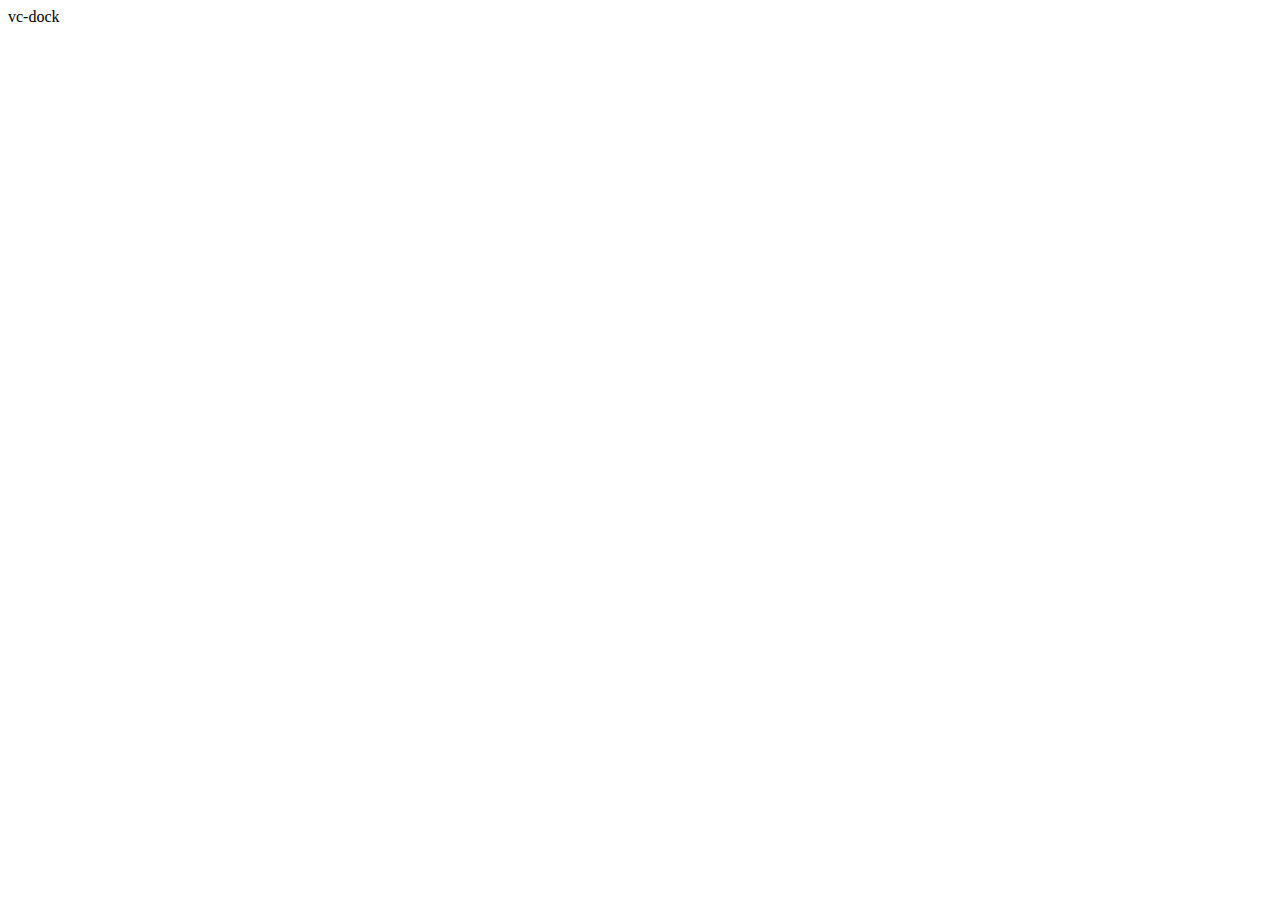
==== index.html @ 8b8a1acd "chore: branch" ====
<!DOCTYPE html>
<html lang="en">
<head>
  <meta charset="UTF-8">
  <meta name="viewport" content="width=device-width, initial-scale=1.0">
  <title>Document</title>
</head>
<body>
  vc-dock
</body>
</html>
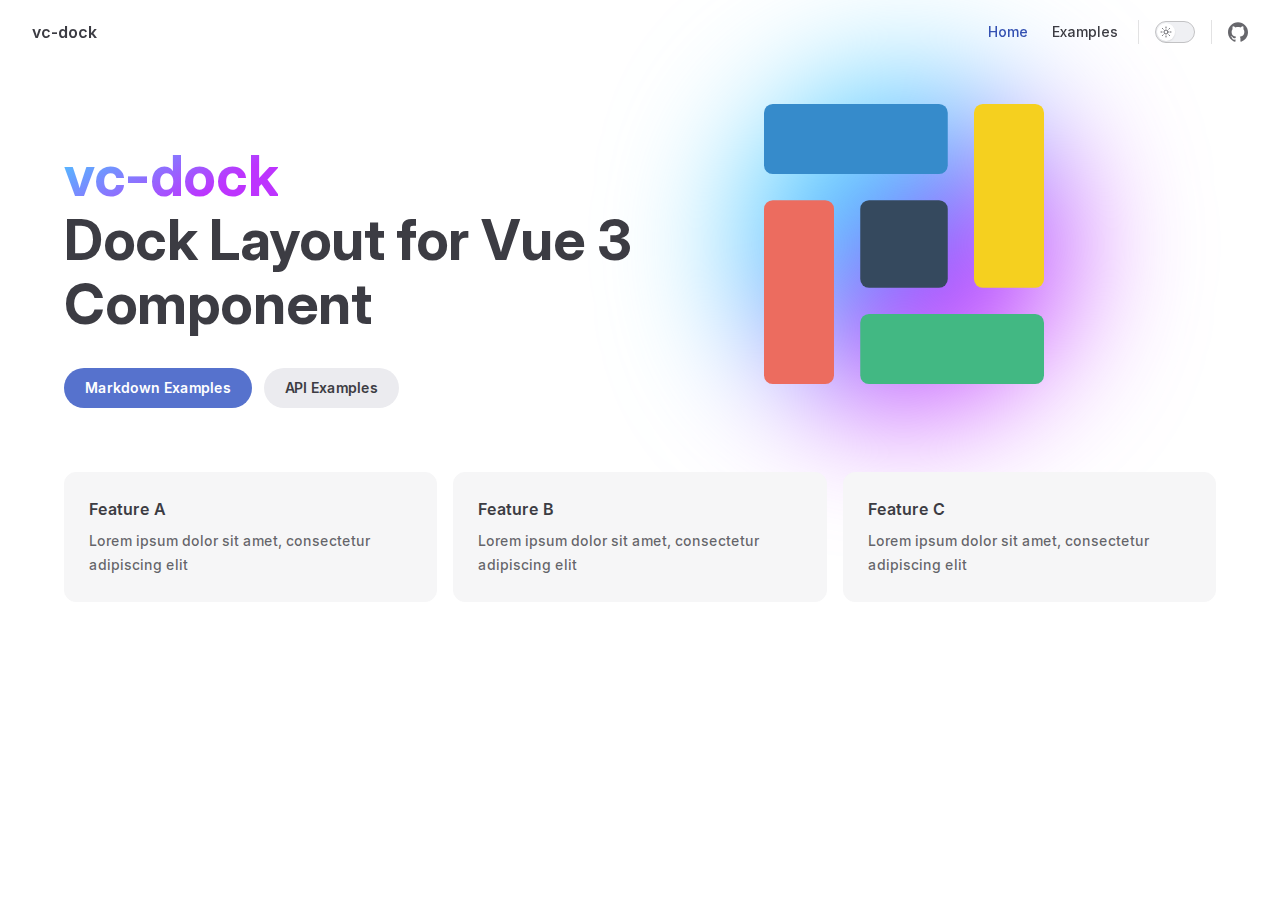
==== commit dc9110b2: "Update build artifact" ====
--- a/index.html
+++ b/index.html
@@ -1,11 +1,26 @@
 <!DOCTYPE html>
-<html lang="en">
-<head>
-  <meta charset="UTF-8">
-  <meta name="viewport" content="width=device-width, initial-scale=1.0">
-  <title>Document</title>
-</head>
-<body>
-  vc-dock
-</body>
+<html lang="en-US" dir="ltr">
+  <head>
+    <meta charset="utf-8">
+    <meta name="viewport" content="width=device-width,initial-scale=1">
+    <title>vc-dock</title>
+    <meta name="description" content="Dock Layout for Vue 3 Component">
+    <meta name="generator" content="VitePress v1.5.0">
+    <link rel="preload stylesheet" href="/assets/style.ByaQjV-J.css" as="style">
+    <link rel="preload stylesheet" href="/vp-icons.css" as="style">
+    
+    <script type="module" src="/assets/app.CWAQfzqq.js"></script>
+    <link rel="preload" href="/assets/inter-roman-latin.Di8DUHzh.woff2" as="font" type="font/woff2" crossorigin="">
+    <link rel="modulepreload" href="/assets/chunks/theme.CbTJpa8E.js">
+    <link rel="modulepreload" href="/assets/chunks/framework.Bip4ku5S.js">
+    <link rel="modulepreload" href="/assets/index.md.BOgRgFtI.lean.js">
+    <link rel="icon" type="image/svg+xml" href="/logo.svg">
+    <script id="check-dark-mode">(()=>{const e=localStorage.getItem("vitepress-theme-appearance")||"auto",a=window.matchMedia("(prefers-color-scheme: dark)").matches;(!e||e==="auto"?a:e==="dark")&&document.documentElement.classList.add("dark")})();</script>
+    <script id="check-mac-os">document.documentElement.classList.toggle("mac",/Mac|iPhone|iPod|iPad/i.test(navigator.platform));</script>
+  </head>
+  <body>
+    <div id="app"><div class="Layout" data-v-c9aa8729><!--[--><!--]--><!--[--><span tabindex="-1" data-v-98e9829d></span><a href="#VPContent" class="VPSkipLink visually-hidden" data-v-98e9829d> Skip to content </a><!--]--><!----><header class="VPNav" data-v-c9aa8729 data-v-b21c5f87><div class="VPNavBar" data-v-b21c5f87 data-v-f86e7b68><div class="wrapper" data-v-f86e7b68><div class="container" data-v-f86e7b68><div class="title" data-v-f86e7b68><div class="VPNavBarTitle" data-v-f86e7b68 data-v-462ab3f3><a class="title" href="/" data-v-462ab3f3><!--[--><!--]--><!----><span data-v-462ab3f3>vc-dock</span><!--[--><!--]--></a></div></div><div class="content" data-v-f86e7b68><div class="content-body" data-v-f86e7b68><!--[--><!--]--><div class="VPNavBarSearch search" data-v-f86e7b68><!----></div><nav aria-labelledby="main-nav-aria-label" class="VPNavBarMenu menu" data-v-f86e7b68 data-v-388c6e2f><span id="main-nav-aria-label" class="visually-hidden" data-v-388c6e2f> Main Navigation </span><!--[--><!--[--><a class="VPLink link VPNavBarMenuLink active" href="/" tabindex="0" data-v-388c6e2f data-v-f7fe4757><!--[--><span data-v-f7fe4757>Home</span><!--]--></a><!--]--><!--[--><a class="VPLink link VPNavBarMenuLink" href="/markdown-examples.html" tabindex="0" data-v-388c6e2f data-v-f7fe4757><!--[--><span data-v-f7fe4757>Examples</span><!--]--></a><!--]--><!--]--></nav><!----><div class="VPNavBarAppearance appearance" data-v-f86e7b68 data-v-8ce7e06c><button class="VPSwitch VPSwitchAppearance" type="button" role="switch" title aria-checked="false" data-v-8ce7e06c data-v-39523582 data-v-a3ff2583><span class="check" data-v-a3ff2583><span class="icon" data-v-a3ff2583><!--[--><span class="vpi-sun sun" data-v-39523582></span><span class="vpi-moon moon" data-v-39523582></span><!--]--></span></span></button></div><div class="VPSocialLinks VPNavBarSocialLinks social-links" data-v-f86e7b68 data-v-710c7cb0 data-v-18f4b610><!--[--><a class="VPSocialLink no-icon" href="https://github.com/vuejs/vitepress" aria-label="github" target="_blank" rel="noopener" data-v-18f4b610 data-v-0f13103a><span class="vpi-social-github"></span></a><!--]--></div><div class="VPFlyout VPNavBarExtra extra" data-v-f86e7b68 data-v-be0a40dd data-v-157de742><button type="button" class="button" aria-haspopup="true" aria-expanded="false" aria-label="extra navigation" data-v-157de742><span class="vpi-more-horizontal icon" data-v-157de742></span></button><div class="menu" data-v-157de742><div class="VPMenu" data-v-157de742 data-v-37ee110d><!----><!--[--><!--[--><!----><div class="group" data-v-be0a40dd><div class="item appearance" data-v-be0a40dd><p class="label" data-v-be0a40dd>Appearance</p><div class="appearance-action" data-v-be0a40dd><button class="VPSwitch VPSwitchAppearance" type="button" role="switch" title aria-checked="false" data-v-be0a40dd data-v-39523582 data-v-a3ff2583><span class="check" data-v-a3ff2583><span class="icon" data-v-a3ff2583><!--[--><span class="vpi-sun sun" data-v-39523582></span><span class="vpi-moon moon" data-v-39523582></span><!--]--></span></span></button></div></div></div><div class="group" data-v-be0a40dd><div class="item social-links" data-v-be0a40dd><div class="VPSocialLinks social-links-list" data-v-be0a40dd data-v-18f4b610><!--[--><a class="VPSocialLink no-icon" href="https://github.com/vuejs/vitepress" aria-label="github" target="_blank" rel="noopener" data-v-18f4b610 data-v-0f13103a><span class="vpi-social-github"></span></a><!--]--></div></div></div><!--]--><!--]--></div></div></div><!--[--><!--]--><button type="button" class="VPNavBarHamburger hamburger" aria-label="mobile navigation" aria-expanded="false" aria-controls="VPNavScreen" data-v-f86e7b68 data-v-333c9b0c><span class="container" data-v-333c9b0c><span class="top" data-v-333c9b0c></span><span class="middle" data-v-333c9b0c></span><span class="bottom" data-v-333c9b0c></span></span></button></div></div></div></div><div class="divider" data-v-f86e7b68><div class="divider-line" data-v-f86e7b68></div></div></div><!----></header><!----><!----><div class="VPContent is-home" id="VPContent" data-v-c9aa8729 data-v-0f168afe><div class="VPHome" data-v-0f168afe data-v-86690daf><!--[--><!--]--><div class="VPHero has-image VPHomeHero" data-v-86690daf data-v-968af39d><div class="container" data-v-968af39d><div class="main" data-v-968af39d><!--[--><!--]--><!--[--><h1 class="name" data-v-968af39d><span class="clip" data-v-968af39d>vc-dock</span></h1><p class="text" data-v-968af39d>Dock Layout for Vue 3 Component</p><!----><!--]--><!--[--><!--]--><div class="actions" data-v-968af39d><!--[--><div class="action" data-v-968af39d><a class="VPButton medium brand" href="/markdown-examples.html" data-v-968af39d data-v-75c83a15>Markdown Examples</a></div><div class="action" data-v-968af39d><a class="VPButton medium alt" href="/api-examples.html" data-v-968af39d data-v-75c83a15>API Examples</a></div><!--]--></div><!--[--><!--]--></div><div class="image" data-v-968af39d><div class="image-container" data-v-968af39d><div class="image-bg" data-v-968af39d></div><!--[--><!--[--><img class="VPImage image-src" src="/logo.svg" alt="vc-dock" data-v-d1cb35e9><!--]--><!--]--></div></div></div></div><!--[--><!--]--><!--[--><!--]--><div class="VPFeatures VPHomeFeatures" data-v-86690daf data-v-fb76f359><div class="container" data-v-fb76f359><div class="items" data-v-fb76f359><!--[--><div class="grid-3 item" data-v-fb76f359><div class="VPLink no-icon VPFeature" data-v-fb76f359 data-v-98373118><!--[--><article class="box" data-v-98373118><!----><h2 class="title" data-v-98373118>Feature A</h2><p class="details" data-v-98373118>Lorem ipsum dolor sit amet, consectetur adipiscing elit</p><!----></article><!--]--></div></div><div class="grid-3 item" data-v-fb76f359><div class="VPLink no-icon VPFeature" data-v-fb76f359 data-v-98373118><!--[--><article class="box" data-v-98373118><!----><h2 class="title" data-v-98373118>Feature B</h2><p class="details" data-v-98373118>Lorem ipsum dolor sit amet, consectetur adipiscing elit</p><!----></article><!--]--></div></div><div class="grid-3 item" data-v-fb76f359><div class="VPLink no-icon VPFeature" data-v-fb76f359 data-v-98373118><!--[--><article class="box" data-v-98373118><!----><h2 class="title" data-v-98373118>Feature C</h2><p class="details" data-v-98373118>Lorem ipsum dolor sit amet, consectetur adipiscing elit</p><!----></article><!--]--></div></div><!--]--></div></div></div><!--[--><!--]--><div class="vp-doc container" style="" data-v-86690daf data-v-14e7196e><!--[--><div style="position:relative;" data-v-86690daf><div></div></div><!--]--></div></div></div><!----><!--[--><!--]--></div></div>
+    <script>window.__VP_HASH_MAP__=JSON.parse("{\"api-examples.md\":\"CY61CSb2\",\"index.md\":\"BOgRgFtI\",\"markdown-examples.md\":\"B8FakprR\"}");window.__VP_SITE_DATA__=JSON.parse("{\"lang\":\"en-US\",\"dir\":\"ltr\",\"title\":\"vc-dock\",\"description\":\"Dock Layout for Vue 3 Component\",\"base\":\"/\",\"head\":[],\"router\":{\"prefetchLinks\":true},\"appearance\":true,\"themeConfig\":{\"nav\":[{\"text\":\"Home\",\"link\":\"/\"},{\"text\":\"Examples\",\"link\":\"/markdown-examples\"}],\"sidebar\":[{\"text\":\"Examples\",\"items\":[{\"text\":\"Markdown Examples\",\"link\":\"/markdown-examples\"},{\"text\":\"Runtime API Examples\",\"link\":\"/api-examples\"}]}],\"socialLinks\":[{\"icon\":\"github\",\"link\":\"https://github.com/vuejs/vitepress\"}]},\"locales\":{},\"scrollOffset\":134,\"cleanUrls\":false}");</script>
+    
+  </body>
 </html>--- a/assets/style.ByaQjV-J.css
+++ b/assets/style.ByaQjV-J.css
@@ -0,0 +1 @@
+@font-face{font-family:Inter;font-style:normal;font-weight:100 900;font-display:swap;src:url(/assets/inter-roman-cyrillic-ext.BBPuwvHQ.woff2) format("woff2");unicode-range:U+0460-052F,U+1C80-1C88,U+20B4,U+2DE0-2DFF,U+A640-A69F,U+FE2E-FE2F}@font-face{font-family:Inter;font-style:normal;font-weight:100 900;font-display:swap;src:url(/assets/inter-roman-cyrillic.C5lxZ8CY.woff2) format("woff2");unicode-range:U+0301,U+0400-045F,U+0490-0491,U+04B0-04B1,U+2116}@font-face{font-family:Inter;font-style:normal;font-weight:100 900;font-display:swap;src:url(/assets/inter-roman-greek-ext.CqjqNYQ-.woff2) format("woff2");unicode-range:U+1F00-1FFF}@font-face{font-family:Inter;font-style:normal;font-weight:100 900;font-display:swap;src:url(/assets/inter-roman-greek.BBVDIX6e.woff2) format("woff2");unicode-range:U+0370-0377,U+037A-037F,U+0384-038A,U+038C,U+038E-03A1,U+03A3-03FF}@font-face{font-family:Inter;font-style:normal;font-weight:100 900;font-display:swap;src:url(/assets/inter-roman-vietnamese.BjW4sHH5.woff2) format("woff2");unicode-range:U+0102-0103,U+0110-0111,U+0128-0129,U+0168-0169,U+01A0-01A1,U+01AF-01B0,U+0300-0301,U+0303-0304,U+0308-0309,U+0323,U+0329,U+1EA0-1EF9,U+20AB}@font-face{font-family:Inter;font-style:normal;font-weight:100 900;font-display:swap;src:url(/assets/inter-roman-latin-ext.4ZJIpNVo.woff2) format("woff2");unicode-range:U+0100-02AF,U+0304,U+0308,U+0329,U+1E00-1E9F,U+1EF2-1EFF,U+2020,U+20A0-20AB,U+20AD-20C0,U+2113,U+2C60-2C7F,U+A720-A7FF}@font-face{font-family:Inter;font-style:normal;font-weight:100 900;font-display:swap;src:url(/assets/inter-roman-latin.Di8DUHzh.woff2) format("woff2");unicode-range:U+0000-00FF,U+0131,U+0152-0153,U+02BB-02BC,U+02C6,U+02DA,U+02DC,U+0304,U+0308,U+0329,U+2000-206F,U+2074,U+20AC,U+2122,U+2191,U+2193,U+2212,U+2215,U+FEFF,U+FFFD}@font-face{font-family:Inter;font-style:italic;font-weight:100 900;font-display:swap;src:url(/assets/inter-italic-cyrillic-ext.r48I6akx.woff2) format("woff2");unicode-range:U+0460-052F,U+1C80-1C88,U+20B4,U+2DE0-2DFF,U+A640-A69F,U+FE2E-FE2F}@font-face{font-family:Inter;font-style:italic;font-weight:100 900;font-display:swap;src:url(/assets/inter-italic-cyrillic.By2_1cv3.woff2) format("woff2");unicode-range:U+0301,U+0400-045F,U+0490-0491,U+04B0-04B1,U+2116}@font-face{font-family:Inter;font-style:italic;font-weight:100 900;font-display:swap;src:url(/assets/inter-italic-greek-ext.1u6EdAuj.woff2) format("woff2");unicode-range:U+1F00-1FFF}@font-face{font-family:Inter;font-style:italic;font-weight:100 900;font-display:swap;src:url(/assets/inter-italic-greek.DJ8dCoTZ.woff2) format("woff2");unicode-range:U+0370-0377,U+037A-037F,U+0384-038A,U+038C,U+038E-03A1,U+03A3-03FF}@font-face{font-family:Inter;font-style:italic;font-weight:100 900;font-display:swap;src:url(/assets/inter-italic-vietnamese.BSbpV94h.woff2) format("woff2");unicode-range:U+0102-0103,U+0110-0111,U+0128-0129,U+0168-0169,U+01A0-01A1,U+01AF-01B0,U+0300-0301,U+0303-0304,U+0308-0309,U+0323,U+0329,U+1EA0-1EF9,U+20AB}@font-face{font-family:Inter;font-style:italic;font-weight:100 900;font-display:swap;src:url(/assets/inter-italic-latin-ext.CN1xVJS-.woff2) format("woff2");unicode-range:U+0100-02AF,U+0304,U+0308,U+0329,U+1E00-1E9F,U+1EF2-1EFF,U+2020,U+20A0-20AB,U+20AD-20C0,U+2113,U+2C60-2C7F,U+A720-A7FF}@font-face{font-family:Inter;font-style:italic;font-weight:100 900;font-display:swap;src:url(/assets/inter-italic-latin.C2AdPX0b.woff2) format("woff2");unicode-range:U+0000-00FF,U+0131,U+0152-0153,U+02BB-02BC,U+02C6,U+02DA,U+02DC,U+0304,U+0308,U+0329,U+2000-206F,U+2074,U+20AC,U+2122,U+2191,U+2193,U+2212,U+2215,U+FEFF,U+FFFD}@font-face{font-family:Punctuation SC;font-weight:400;src:local("PingFang SC Regular"),local("Noto Sans CJK SC"),local("Microsoft YaHei");unicode-range:U+201C,U+201D,U+2018,U+2019,U+2E3A,U+2014,U+2013,U+2026,U+00B7,U+007E,U+002F}@font-face{font-family:Punctuation SC;font-weight:500;src:local("PingFang SC Medium"),local("Noto Sans CJK SC"),local("Microsoft YaHei");unicode-range:U+201C,U+201D,U+2018,U+2019,U+2E3A,U+2014,U+2013,U+2026,U+00B7,U+007E,U+002F}@font-face{font-family:Punctuation SC;font-weight:600;src:local("PingFang SC Semibold"),local("Noto Sans CJK SC Bold"),local("Microsoft YaHei Bold");unicode-range:U+201C,U+201D,U+2018,U+2019,U+2E3A,U+2014,U+2013,U+2026,U+00B7,U+007E,U+002F}@font-face{font-family:Punctuation SC;font-weight:700;src:local("PingFang SC Semibold"),local("Noto Sans CJK SC Bold"),local("Microsoft YaHei Bold");unicode-range:U+201C,U+201D,U+2018,U+2019,U+2E3A,U+2014,U+2013,U+2026,U+00B7,U+007E,U+002F}:root{--vp-c-white: #ffffff;--vp-c-black: #000000;--vp-c-neutral: var(--vp-c-black);--vp-c-neutral-inverse: var(--vp-c-white)}.dark{--vp-c-neutral: var(--vp-c-white);--vp-c-neutral-inverse: var(--vp-c-black)}:root{--vp-c-gray-1: #dddde3;--vp-c-gray-2: #e4e4e9;--vp-c-gray-3: #ebebef;--vp-c-gray-soft: rgba(142, 150, 170, .14);--vp-c-indigo-1: #3451b2;--vp-c-indigo-2: #3a5ccc;--vp-c-indigo-3: #5672cd;--vp-c-indigo-soft: rgba(100, 108, 255, .14);--vp-c-purple-1: #6f42c1;--vp-c-purple-2: #7e4cc9;--vp-c-purple-3: #8e5cd9;--vp-c-purple-soft: rgba(159, 122, 234, .14);--vp-c-green-1: #18794e;--vp-c-green-2: #299764;--vp-c-green-3: #30a46c;--vp-c-green-soft: rgba(16, 185, 129, .14);--vp-c-yellow-1: #915930;--vp-c-yellow-2: #946300;--vp-c-yellow-3: #9f6a00;--vp-c-yellow-soft: rgba(234, 179, 8, .14);--vp-c-red-1: #b8272c;--vp-c-red-2: #d5393e;--vp-c-red-3: #e0575b;--vp-c-red-soft: rgba(244, 63, 94, .14);--vp-c-sponsor: #db2777}.dark{--vp-c-gray-1: #515c67;--vp-c-gray-2: #414853;--vp-c-gray-3: #32363f;--vp-c-gray-soft: rgba(101, 117, 133, .16);--vp-c-indigo-1: #a8b1ff;--vp-c-indigo-2: #5c73e7;--vp-c-indigo-3: #3e63dd;--vp-c-indigo-soft: rgba(100, 108, 255, .16);--vp-c-purple-1: #c8abfa;--vp-c-purple-2: #a879e6;--vp-c-purple-3: #8e5cd9;--vp-c-purple-soft: rgba(159, 122, 234, .16);--vp-c-green-1: #3dd68c;--vp-c-green-2: #30a46c;--vp-c-green-3: #298459;--vp-c-green-soft: rgba(16, 185, 129, .16);--vp-c-yellow-1: #f9b44e;--vp-c-yellow-2: #da8b17;--vp-c-yellow-3: #a46a0a;--vp-c-yellow-soft: rgba(234, 179, 8, .16);--vp-c-red-1: #f66f81;--vp-c-red-2: #f14158;--vp-c-red-3: #b62a3c;--vp-c-red-soft: rgba(244, 63, 94, .16)}:root{--vp-c-bg: #ffffff;--vp-c-bg-alt: #f6f6f7;--vp-c-bg-elv: #ffffff;--vp-c-bg-soft: #f6f6f7}.dark{--vp-c-bg: #1b1b1f;--vp-c-bg-alt: #161618;--vp-c-bg-elv: #202127;--vp-c-bg-soft: #202127}:root{--vp-c-border: #c2c2c4;--vp-c-divider: #e2e2e3;--vp-c-gutter: #e2e2e3}.dark{--vp-c-border: #3c3f44;--vp-c-divider: #2e2e32;--vp-c-gutter: #000000}:root{--vp-c-text-1: rgba(60, 60, 67);--vp-c-text-2: rgba(60, 60, 67, .78);--vp-c-text-3: rgba(60, 60, 67, .56)}.dark{--vp-c-text-1: rgba(255, 255, 245, .86);--vp-c-text-2: rgba(235, 235, 245, .6);--vp-c-text-3: rgba(235, 235, 245, .38)}:root{--vp-c-default-1: var(--vp-c-gray-1);--vp-c-default-2: var(--vp-c-gray-2);--vp-c-default-3: var(--vp-c-gray-3);--vp-c-default-soft: var(--vp-c-gray-soft);--vp-c-brand-1: var(--vp-c-indigo-1);--vp-c-brand-2: var(--vp-c-indigo-2);--vp-c-brand-3: var(--vp-c-indigo-3);--vp-c-brand-soft: var(--vp-c-indigo-soft);--vp-c-brand: var(--vp-c-brand-1);--vp-c-tip-1: var(--vp-c-brand-1);--vp-c-tip-2: var(--vp-c-brand-2);--vp-c-tip-3: var(--vp-c-brand-3);--vp-c-tip-soft: var(--vp-c-brand-soft);--vp-c-note-1: var(--vp-c-brand-1);--vp-c-note-2: var(--vp-c-brand-2);--vp-c-note-3: var(--vp-c-brand-3);--vp-c-note-soft: var(--vp-c-brand-soft);--vp-c-success-1: var(--vp-c-green-1);--vp-c-success-2: var(--vp-c-green-2);--vp-c-success-3: var(--vp-c-green-3);--vp-c-success-soft: var(--vp-c-green-soft);--vp-c-important-1: var(--vp-c-purple-1);--vp-c-important-2: var(--vp-c-purple-2);--vp-c-important-3: var(--vp-c-purple-3);--vp-c-important-soft: var(--vp-c-purple-soft);--vp-c-warning-1: var(--vp-c-yellow-1);--vp-c-warning-2: var(--vp-c-yellow-2);--vp-c-warning-3: var(--vp-c-yellow-3);--vp-c-warning-soft: var(--vp-c-yellow-soft);--vp-c-danger-1: var(--vp-c-red-1);--vp-c-danger-2: var(--vp-c-red-2);--vp-c-danger-3: var(--vp-c-red-3);--vp-c-danger-soft: var(--vp-c-red-soft);--vp-c-caution-1: var(--vp-c-red-1);--vp-c-caution-2: var(--vp-c-red-2);--vp-c-caution-3: var(--vp-c-red-3);--vp-c-caution-soft: var(--vp-c-red-soft)}:root{--vp-font-family-base: "Inter", ui-sans-serif, system-ui, sans-serif, "Apple Color Emoji", "Segoe UI Emoji", "Segoe UI Symbol", "Noto Color Emoji";--vp-font-family-mono: ui-monospace, "Menlo", "Monaco", "Consolas", "Liberation Mono", "Courier New", monospace;font-optical-sizing:auto}:root:where(:lang(zh)){--vp-font-family-base: "Punctuation SC", "Inter", ui-sans-serif, system-ui, sans-serif, "Apple Color Emoji", "Segoe UI Emoji", "Segoe UI Symbol", "Noto Color Emoji"}:root{--vp-shadow-1: 0 1px 2px rgba(0, 0, 0, .04), 0 1px 2px rgba(0, 0, 0, .06);--vp-shadow-2: 0 3px 12px rgba(0, 0, 0, .07), 0 1px 4px rgba(0, 0, 0, .07);--vp-shadow-3: 0 12px 32px rgba(0, 0, 0, .1), 0 2px 6px rgba(0, 0, 0, .08);--vp-shadow-4: 0 14px 44px rgba(0, 0, 0, .12), 0 3px 9px rgba(0, 0, 0, .12);--vp-shadow-5: 0 18px 56px rgba(0, 0, 0, .16), 0 4px 12px rgba(0, 0, 0, .16)}:root{--vp-z-index-footer: 10;--vp-z-index-local-nav: 20;--vp-z-index-nav: 30;--vp-z-index-layout-top: 40;--vp-z-index-backdrop: 50;--vp-z-index-sidebar: 60}@media (min-width: 960px){:root{--vp-z-index-sidebar: 25}}:root{--vp-layout-max-width: 1440px}:root{--vp-header-anchor-symbol: "#"}:root{--vp-code-line-height: 1.7;--vp-code-font-size: .875em;--vp-code-color: var(--vp-c-brand-1);--vp-code-link-color: var(--vp-c-brand-1);--vp-code-link-hover-color: var(--vp-c-brand-2);--vp-code-bg: var(--vp-c-default-soft);--vp-code-block-color: var(--vp-c-text-2);--vp-code-block-bg: var(--vp-c-bg-alt);--vp-code-block-divider-color: var(--vp-c-gutter);--vp-code-lang-color: var(--vp-c-text-3);--vp-code-line-highlight-color: var(--vp-c-default-soft);--vp-code-line-number-color: var(--vp-c-text-3);--vp-code-line-diff-add-color: var(--vp-c-success-soft);--vp-code-line-diff-add-symbol-color: var(--vp-c-success-1);--vp-code-line-diff-remove-color: var(--vp-c-danger-soft);--vp-code-line-diff-remove-symbol-color: var(--vp-c-danger-1);--vp-code-line-warning-color: var(--vp-c-warning-soft);--vp-code-line-error-color: var(--vp-c-danger-soft);--vp-code-copy-code-border-color: var(--vp-c-divider);--vp-code-copy-code-bg: var(--vp-c-bg-soft);--vp-code-copy-code-hover-border-color: var(--vp-c-divider);--vp-code-copy-code-hover-bg: var(--vp-c-bg);--vp-code-copy-code-active-text: var(--vp-c-text-2);--vp-code-copy-copied-text-content: "Copied";--vp-code-tab-divider: var(--vp-code-block-divider-color);--vp-code-tab-text-color: var(--vp-c-text-2);--vp-code-tab-bg: var(--vp-code-block-bg);--vp-code-tab-hover-text-color: var(--vp-c-text-1);--vp-code-tab-active-text-color: var(--vp-c-text-1);--vp-code-tab-active-bar-color: var(--vp-c-brand-1)}:root{--vp-button-brand-border: transparent;--vp-button-brand-text: var(--vp-c-white);--vp-button-brand-bg: var(--vp-c-brand-3);--vp-button-brand-hover-border: transparent;--vp-button-brand-hover-text: var(--vp-c-white);--vp-button-brand-hover-bg: var(--vp-c-brand-2);--vp-button-brand-active-border: transparent;--vp-button-brand-active-text: var(--vp-c-white);--vp-button-brand-active-bg: var(--vp-c-brand-1);--vp-button-alt-border: transparent;--vp-button-alt-text: var(--vp-c-text-1);--vp-button-alt-bg: var(--vp-c-default-3);--vp-button-alt-hover-border: transparent;--vp-button-alt-hover-text: var(--vp-c-text-1);--vp-button-alt-hover-bg: var(--vp-c-default-2);--vp-button-alt-active-border: transparent;--vp-button-alt-active-text: var(--vp-c-text-1);--vp-button-alt-active-bg: var(--vp-c-default-1);--vp-button-sponsor-border: var(--vp-c-text-2);--vp-button-sponsor-text: var(--vp-c-text-2);--vp-button-sponsor-bg: transparent;--vp-button-sponsor-hover-border: var(--vp-c-sponsor);--vp-button-sponsor-hover-text: var(--vp-c-sponsor);--vp-button-sponsor-hover-bg: transparent;--vp-button-sponsor-active-border: var(--vp-c-sponsor);--vp-button-sponsor-active-text: var(--vp-c-sponsor);--vp-button-sponsor-active-bg: transparent}:root{--vp-custom-block-font-size: 14px;--vp-custom-block-code-font-size: 13px;--vp-custom-block-info-border: transparent;--vp-custom-block-info-text: var(--vp-c-text-1);--vp-custom-block-info-bg: var(--vp-c-default-soft);--vp-custom-block-info-code-bg: var(--vp-c-default-soft);--vp-custom-block-note-border: transparent;--vp-custom-block-note-text: var(--vp-c-text-1);--vp-custom-block-note-bg: var(--vp-c-default-soft);--vp-custom-block-note-code-bg: var(--vp-c-default-soft);--vp-custom-block-tip-border: transparent;--vp-custom-block-tip-text: var(--vp-c-text-1);--vp-custom-block-tip-bg: var(--vp-c-tip-soft);--vp-custom-block-tip-code-bg: var(--vp-c-tip-soft);--vp-custom-block-important-border: transparent;--vp-custom-block-important-text: var(--vp-c-text-1);--vp-custom-block-important-bg: var(--vp-c-important-soft);--vp-custom-block-important-code-bg: var(--vp-c-important-soft);--vp-custom-block-warning-border: transparent;--vp-custom-block-warning-text: var(--vp-c-text-1);--vp-custom-block-warning-bg: var(--vp-c-warning-soft);--vp-custom-block-warning-code-bg: var(--vp-c-warning-soft);--vp-custom-block-danger-border: transparent;--vp-custom-block-danger-text: var(--vp-c-text-1);--vp-custom-block-danger-bg: var(--vp-c-danger-soft);--vp-custom-block-danger-code-bg: var(--vp-c-danger-soft);--vp-custom-block-caution-border: transparent;--vp-custom-block-caution-text: var(--vp-c-text-1);--vp-custom-block-caution-bg: var(--vp-c-caution-soft);--vp-custom-block-caution-code-bg: var(--vp-c-caution-soft);--vp-custom-block-details-border: var(--vp-custom-block-info-border);--vp-custom-block-details-text: var(--vp-custom-block-info-text);--vp-custom-block-details-bg: var(--vp-custom-block-info-bg);--vp-custom-block-details-code-bg: var(--vp-custom-block-info-code-bg)}:root{--vp-input-border-color: var(--vp-c-border);--vp-input-bg-color: var(--vp-c-bg-alt);--vp-input-switch-bg-color: var(--vp-c-default-soft)}:root{--vp-nav-height: 64px;--vp-nav-bg-color: var(--vp-c-bg);--vp-nav-screen-bg-color: var(--vp-c-bg);--vp-nav-logo-height: 24px}.hide-nav{--vp-nav-height: 0px}.hide-nav .VPSidebar{--vp-nav-height: 22px}:root{--vp-local-nav-bg-color: var(--vp-c-bg)}:root{--vp-sidebar-width: 272px;--vp-sidebar-bg-color: var(--vp-c-bg-alt)}:root{--vp-backdrop-bg-color: rgba(0, 0, 0, .6)}:root{--vp-home-hero-name-color: var(--vp-c-brand-1);--vp-home-hero-name-background: transparent;--vp-home-hero-image-background-image: none;--vp-home-hero-image-filter: none}:root{--vp-badge-info-border: transparent;--vp-badge-info-text: var(--vp-c-text-2);--vp-badge-info-bg: var(--vp-c-default-soft);--vp-badge-tip-border: transparent;--vp-badge-tip-text: var(--vp-c-tip-1);--vp-badge-tip-bg: var(--vp-c-tip-soft);--vp-badge-warning-border: transparent;--vp-badge-warning-text: var(--vp-c-warning-1);--vp-badge-warning-bg: var(--vp-c-warning-soft);--vp-badge-danger-border: transparent;--vp-badge-danger-text: var(--vp-c-danger-1);--vp-badge-danger-bg: var(--vp-c-danger-soft)}:root{--vp-carbon-ads-text-color: var(--vp-c-text-1);--vp-carbon-ads-poweredby-color: var(--vp-c-text-2);--vp-carbon-ads-bg-color: var(--vp-c-bg-soft);--vp-carbon-ads-hover-text-color: var(--vp-c-brand-1);--vp-carbon-ads-hover-poweredby-color: var(--vp-c-text-1)}:root{--vp-local-search-bg: var(--vp-c-bg);--vp-local-search-result-bg: var(--vp-c-bg);--vp-local-search-result-border: var(--vp-c-divider);--vp-local-search-result-selected-bg: var(--vp-c-bg);--vp-local-search-result-selected-border: var(--vp-c-brand-1);--vp-local-search-highlight-bg: var(--vp-c-brand-1);--vp-local-search-highlight-text: var(--vp-c-neutral-inverse)}@media (prefers-reduced-motion: reduce){*,:before,:after{animation-delay:-1ms!important;animation-duration:1ms!important;animation-iteration-count:1!important;background-attachment:initial!important;scroll-behavior:auto!important;transition-duration:0s!important;transition-delay:0s!important}}*,:before,:after{box-sizing:border-box}html{line-height:1.4;font-size:16px;-webkit-text-size-adjust:100%}html.dark{color-scheme:dark}body{margin:0;width:100%;min-width:320px;min-height:100vh;line-height:24px;font-family:var(--vp-font-family-base);font-size:16px;font-weight:400;color:var(--vp-c-text-1);background-color:var(--vp-c-bg);font-synthesis:style;text-rendering:optimizeLegibility;-webkit-font-smoothing:antialiased;-moz-osx-font-smoothing:grayscale}main{display:block}h1,h2,h3,h4,h5,h6{margin:0;line-height:24px;font-size:16px;font-weight:400}p{margin:0}strong,b{font-weight:600}a,area,button,[role=button],input,label,select,summary,textarea{touch-action:manipulation}a{color:inherit;text-decoration:inherit}ol,ul{list-style:none;margin:0;padding:0}blockquote{margin:0}pre,code,kbd,samp{font-family:var(--vp-font-family-mono)}img,svg,video,canvas,audio,iframe,embed,object{display:block}figure{margin:0}img,video{max-width:100%;height:auto}button,input,optgroup,select,textarea{border:0;padding:0;line-height:inherit;color:inherit}button{padding:0;font-family:inherit;background-color:transparent;background-image:none}button:enabled,[role=button]:enabled{cursor:pointer}button:focus,button:focus-visible{outline:1px dotted;outline:4px auto -webkit-focus-ring-color}button:focus:not(:focus-visible){outline:none!important}input:focus,textarea:focus,select:focus{outline:none}table{border-collapse:collapse}input{background-color:transparent}input:-ms-input-placeholder,textarea:-ms-input-placeholder{color:var(--vp-c-text-3)}input::-ms-input-placeholder,textarea::-ms-input-placeholder{color:var(--vp-c-text-3)}input::placeholder,textarea::placeholder{color:var(--vp-c-text-3)}input::-webkit-outer-spin-button,input::-webkit-inner-spin-button{-webkit-appearance:none;margin:0}input[type=number]{-moz-appearance:textfield}textarea{resize:vertical}select{-webkit-appearance:none}fieldset{margin:0;padding:0}h1,h2,h3,h4,h5,h6,li,p{overflow-wrap:break-word}vite-error-overlay{z-index:9999}mjx-container{overflow-x:auto}mjx-container>svg{display:inline-block;margin:auto}[class^=vpi-],[class*=" vpi-"],.vp-icon{width:1em;height:1em}[class^=vpi-].bg,[class*=" vpi-"].bg,.vp-icon.bg{background-size:100% 100%;background-color:transparent}[class^=vpi-]:not(.bg),[class*=" vpi-"]:not(.bg),.vp-icon:not(.bg){-webkit-mask:var(--icon) no-repeat;mask:var(--icon) no-repeat;-webkit-mask-size:100% 100%;mask-size:100% 100%;background-color:currentColor;color:inherit}.vpi-align-left{--icon: url("data:image/svg+xml,%3Csvg xmlns='http://www.w3.org/2000/svg' fill='none' stroke='currentColor' stroke-linecap='round' stroke-linejoin='round' stroke-width='2' viewBox='0 0 24 24'%3E%3Cpath d='M21 6H3M15 12H3M17 18H3'/%3E%3C/svg%3E")}.vpi-arrow-right,.vpi-arrow-down,.vpi-arrow-left,.vpi-arrow-up{--icon: url("data:image/svg+xml,%3Csvg xmlns='http://www.w3.org/2000/svg' fill='none' stroke='currentColor' stroke-linecap='round' stroke-linejoin='round' stroke-width='2' viewBox='0 0 24 24'%3E%3Cpath d='M5 12h14M12 5l7 7-7 7'/%3E%3C/svg%3E")}.vpi-chevron-right,.vpi-chevron-down,.vpi-chevron-left,.vpi-chevron-up{--icon: url("data:image/svg+xml,%3Csvg xmlns='http://www.w3.org/2000/svg' fill='none' stroke='currentColor' stroke-linecap='round' stroke-linejoin='round' stroke-width='2' viewBox='0 0 24 24'%3E%3Cpath d='m9 18 6-6-6-6'/%3E%3C/svg%3E")}.vpi-chevron-down,.vpi-arrow-down{transform:rotate(90deg)}.vpi-chevron-left,.vpi-arrow-left{transform:rotate(180deg)}.vpi-chevron-up,.vpi-arrow-up{transform:rotate(-90deg)}.vpi-square-pen{--icon: url("data:image/svg+xml,%3Csvg xmlns='http://www.w3.org/2000/svg' fill='none' stroke='currentColor' stroke-linecap='round' stroke-linejoin='round' stroke-width='2' viewBox='0 0 24 24'%3E%3Cpath d='M12 3H5a2 2 0 0 0-2 2v14a2 2 0 0 0 2 2h14a2 2 0 0 0 2-2v-7'/%3E%3Cpath d='M18.375 2.625a2.121 2.121 0 1 1 3 3L12 15l-4 1 1-4Z'/%3E%3C/svg%3E")}.vpi-plus{--icon: url("data:image/svg+xml,%3Csvg xmlns='http://www.w3.org/2000/svg' fill='none' stroke='currentColor' stroke-linecap='round' stroke-linejoin='round' stroke-width='2' viewBox='0 0 24 24'%3E%3Cpath d='M5 12h14M12 5v14'/%3E%3C/svg%3E")}.vpi-sun{--icon: url("data:image/svg+xml,%3Csvg xmlns='http://www.w3.org/2000/svg' fill='none' stroke='currentColor' stroke-linecap='round' stroke-linejoin='round' stroke-width='2' viewBox='0 0 24 24'%3E%3Ccircle cx='12' cy='12' r='4'/%3E%3Cpath d='M12 2v2M12 20v2M4.93 4.93l1.41 1.41M17.66 17.66l1.41 1.41M2 12h2M20 12h2M6.34 17.66l-1.41 1.41M19.07 4.93l-1.41 1.41'/%3E%3C/svg%3E")}.vpi-moon{--icon: url("data:image/svg+xml,%3Csvg xmlns='http://www.w3.org/2000/svg' fill='none' stroke='currentColor' stroke-linecap='round' stroke-linejoin='round' stroke-width='2' viewBox='0 0 24 24'%3E%3Cpath d='M12 3a6 6 0 0 0 9 9 9 9 0 1 1-9-9Z'/%3E%3C/svg%3E")}.vpi-more-horizontal{--icon: url("data:image/svg+xml,%3Csvg xmlns='http://www.w3.org/2000/svg' fill='none' stroke='currentColor' stroke-linecap='round' stroke-linejoin='round' stroke-width='2' viewBox='0 0 24 24'%3E%3Ccircle cx='12' cy='12' r='1'/%3E%3Ccircle cx='19' cy='12' r='1'/%3E%3Ccircle cx='5' cy='12' r='1'/%3E%3C/svg%3E")}.vpi-languages{--icon: url("data:image/svg+xml,%3Csvg xmlns='http://www.w3.org/2000/svg' fill='none' stroke='currentColor' stroke-linecap='round' stroke-linejoin='round' stroke-width='2' viewBox='0 0 24 24'%3E%3Cpath d='m5 8 6 6M4 14l6-6 2-3M2 5h12M7 2h1M22 22l-5-10-5 10M14 18h6'/%3E%3C/svg%3E")}.vpi-heart{--icon: url("data:image/svg+xml,%3Csvg xmlns='http://www.w3.org/2000/svg' fill='none' stroke='currentColor' stroke-linecap='round' stroke-linejoin='round' stroke-width='2' viewBox='0 0 24 24'%3E%3Cpath d='M19 14c1.49-1.46 3-3.21 3-5.5A5.5 5.5 0 0 0 16.5 3c-1.76 0-3 .5-4.5 2-1.5-1.5-2.74-2-4.5-2A5.5 5.5 0 0 0 2 8.5c0 2.3 1.5 4.05 3 5.5l7 7Z'/%3E%3C/svg%3E")}.vpi-search{--icon: url("data:image/svg+xml,%3Csvg xmlns='http://www.w3.org/2000/svg' fill='none' stroke='currentColor' stroke-linecap='round' stroke-linejoin='round' stroke-width='2' viewBox='0 0 24 24'%3E%3Ccircle cx='11' cy='11' r='8'/%3E%3Cpath d='m21 21-4.3-4.3'/%3E%3C/svg%3E")}.vpi-layout-list{--icon: url("data:image/svg+xml,%3Csvg xmlns='http://www.w3.org/2000/svg' fill='none' stroke='currentColor' stroke-linecap='round' stroke-linejoin='round' stroke-width='2' viewBox='0 0 24 24'%3E%3Crect width='7' height='7' x='3' y='3' rx='1'/%3E%3Crect width='7' height='7' x='3' y='14' rx='1'/%3E%3Cpath d='M14 4h7M14 9h7M14 15h7M14 20h7'/%3E%3C/svg%3E")}.vpi-delete{--icon: url("data:image/svg+xml,%3Csvg xmlns='http://www.w3.org/2000/svg' fill='none' stroke='currentColor' stroke-linecap='round' stroke-linejoin='round' stroke-width='2' viewBox='0 0 24 24'%3E%3Cpath d='M20 5H9l-7 7 7 7h11a2 2 0 0 0 2-2V7a2 2 0 0 0-2-2ZM18 9l-6 6M12 9l6 6'/%3E%3C/svg%3E")}.vpi-corner-down-left{--icon: url("data:image/svg+xml,%3Csvg xmlns='http://www.w3.org/2000/svg' fill='none' stroke='currentColor' stroke-linecap='round' stroke-linejoin='round' stroke-width='2' viewBox='0 0 24 24'%3E%3Cpath d='m9 10-5 5 5 5'/%3E%3Cpath d='M20 4v7a4 4 0 0 1-4 4H4'/%3E%3C/svg%3E")}:root{--vp-icon-copy: url("data:image/svg+xml,%3Csvg xmlns='http://www.w3.org/2000/svg' fill='none' stroke='rgba(128,128,128,1)' stroke-linecap='round' stroke-linejoin='round' stroke-width='2' viewBox='0 0 24 24'%3E%3Crect width='8' height='4' x='8' y='2' rx='1' ry='1'/%3E%3Cpath d='M16 4h2a2 2 0 0 1 2 2v14a2 2 0 0 1-2 2H6a2 2 0 0 1-2-2V6a2 2 0 0 1 2-2h2'/%3E%3C/svg%3E");--vp-icon-copied: url("data:image/svg+xml,%3Csvg xmlns='http://www.w3.org/2000/svg' fill='none' stroke='rgba(128,128,128,1)' stroke-linecap='round' stroke-linejoin='round' stroke-width='2' viewBox='0 0 24 24'%3E%3Crect width='8' height='4' x='8' y='2' rx='1' ry='1'/%3E%3Cpath d='M16 4h2a2 2 0 0 1 2 2v14a2 2 0 0 1-2 2H6a2 2 0 0 1-2-2V6a2 2 0 0 1 2-2h2'/%3E%3Cpath d='m9 14 2 2 4-4'/%3E%3C/svg%3E")}.visually-hidden{position:absolute;width:1px;height:1px;white-space:nowrap;clip:rect(0 0 0 0);clip-path:inset(50%);overflow:hidden}.custom-block{border:1px solid transparent;border-radius:8px;padding:16px 16px 8px;line-height:24px;font-size:var(--vp-custom-block-font-size);color:var(--vp-c-text-2)}.custom-block.info{border-color:var(--vp-custom-block-info-border);color:var(--vp-custom-block-info-text);background-color:var(--vp-custom-block-info-bg)}.custom-block.info a,.custom-block.info code{color:var(--vp-c-brand-1)}.custom-block.info a:hover,.custom-block.info a:hover>code{color:var(--vp-c-brand-2)}.custom-block.info code{background-color:var(--vp-custom-block-info-code-bg)}.custom-block.note{border-color:var(--vp-custom-block-note-border);color:var(--vp-custom-block-note-text);background-color:var(--vp-custom-block-note-bg)}.custom-block.note a,.custom-block.note code{color:var(--vp-c-brand-1)}.custom-block.note a:hover,.custom-block.note a:hover>code{color:var(--vp-c-brand-2)}.custom-block.note code{background-color:var(--vp-custom-block-note-code-bg)}.custom-block.tip{border-color:var(--vp-custom-block-tip-border);color:var(--vp-custom-block-tip-text);background-color:var(--vp-custom-block-tip-bg)}.custom-block.tip a,.custom-block.tip code{color:var(--vp-c-tip-1)}.custom-block.tip a:hover,.custom-block.tip a:hover>code{color:var(--vp-c-tip-2)}.custom-block.tip code{background-color:var(--vp-custom-block-tip-code-bg)}.custom-block.important{border-color:var(--vp-custom-block-important-border);color:var(--vp-custom-block-important-text);background-color:var(--vp-custom-block-important-bg)}.custom-block.important a,.custom-block.important code{color:var(--vp-c-important-1)}.custom-block.important a:hover,.custom-block.important a:hover>code{color:var(--vp-c-important-2)}.custom-block.important code{background-color:var(--vp-custom-block-important-code-bg)}.custom-block.warning{border-color:var(--vp-custom-block-warning-border);color:var(--vp-custom-block-warning-text);background-color:var(--vp-custom-block-warning-bg)}.custom-block.warning a,.custom-block.warning code{color:var(--vp-c-warning-1)}.custom-block.warning a:hover,.custom-block.warning a:hover>code{color:var(--vp-c-warning-2)}.custom-block.warning code{background-color:var(--vp-custom-block-warning-code-bg)}.custom-block.danger{border-color:var(--vp-custom-block-danger-border);color:var(--vp-custom-block-danger-text);background-color:var(--vp-custom-block-danger-bg)}.custom-block.danger a,.custom-block.danger code{color:var(--vp-c-danger-1)}.custom-block.danger a:hover,.custom-block.danger a:hover>code{color:var(--vp-c-danger-2)}.custom-block.danger code{background-color:var(--vp-custom-block-danger-code-bg)}.custom-block.caution{border-color:var(--vp-custom-block-caution-border);color:var(--vp-custom-block-caution-text);background-color:var(--vp-custom-block-caution-bg)}.custom-block.caution a,.custom-block.caution code{color:var(--vp-c-caution-1)}.custom-block.caution a:hover,.custom-block.caution a:hover>code{color:var(--vp-c-caution-2)}.custom-block.caution code{background-color:var(--vp-custom-block-caution-code-bg)}.custom-block.details{border-color:var(--vp-custom-block-details-border);color:var(--vp-custom-block-details-text);background-color:var(--vp-custom-block-details-bg)}.custom-block.details a{color:var(--vp-c-brand-1)}.custom-block.details a:hover,.custom-block.details a:hover>code{color:var(--vp-c-brand-2)}.custom-block.details code{background-color:var(--vp-custom-block-details-code-bg)}.custom-block-title{font-weight:600}.custom-block p+p{margin:8px 0}.custom-block.details summary{margin:0 0 8px;font-weight:700;cursor:pointer;-webkit-user-select:none;user-select:none}.custom-block.details summary+p{margin:8px 0}.custom-block a{color:inherit;font-weight:600;text-decoration:underline;text-underline-offset:2px;transition:opacity .25s}.custom-block a:hover{opacity:.75}.custom-block code{font-size:var(--vp-custom-block-code-font-size)}.custom-block.custom-block th,.custom-block.custom-block blockquote>p{font-size:var(--vp-custom-block-font-size);color:inherit}.dark .vp-code span{color:var(--shiki-dark, inherit)}html:not(.dark) .vp-code span{color:var(--shiki-light, inherit)}.vp-code-group{margin-top:16px}.vp-code-group .tabs{position:relative;display:flex;margin-right:-24px;margin-left:-24px;padding:0 12px;background-color:var(--vp-code-tab-bg);overflow-x:auto;overflow-y:hidden;box-shadow:inset 0 -1px var(--vp-code-tab-divider)}@media (min-width: 640px){.vp-code-group .tabs{margin-right:0;margin-left:0;border-radius:8px 8px 0 0}}.vp-code-group .tabs input{position:fixed;opacity:0;pointer-events:none}.vp-code-group .tabs label{position:relative;display:inline-block;border-bottom:1px solid transparent;padding:0 12px;line-height:48px;font-size:14px;font-weight:500;color:var(--vp-code-tab-text-color);white-space:nowrap;cursor:pointer;transition:color .25s}.vp-code-group .tabs label:after{position:absolute;right:8px;bottom:-1px;left:8px;z-index:1;height:2px;border-radius:2px;content:"";background-color:transparent;transition:background-color .25s}.vp-code-group label:hover{color:var(--vp-code-tab-hover-text-color)}.vp-code-group input:checked+label{color:var(--vp-code-tab-active-text-color)}.vp-code-group input:checked+label:after{background-color:var(--vp-code-tab-active-bar-color)}.vp-code-group div[class*=language-],.vp-block{display:none;margin-top:0!important;border-top-left-radius:0!important;border-top-right-radius:0!important}.vp-code-group div[class*=language-].active,.vp-block.active{display:block}.vp-block{padding:20px 24px}.vp-doc h1,.vp-doc h2,.vp-doc h3,.vp-doc h4,.vp-doc h5,.vp-doc h6{position:relative;font-weight:600;outline:none}.vp-doc h1{letter-spacing:-.02em;line-height:40px;font-size:28px}.vp-doc h2{margin:48px 0 16px;border-top:1px solid var(--vp-c-divider);padding-top:24px;letter-spacing:-.02em;line-height:32px;font-size:24px}.vp-doc h3{margin:32px 0 0;letter-spacing:-.01em;line-height:28px;font-size:20px}.vp-doc h4{margin:24px 0 0;letter-spacing:-.01em;line-height:24px;font-size:18px}.vp-doc .header-anchor{position:absolute;top:0;left:0;margin-left:-.87em;font-weight:500;-webkit-user-select:none;user-select:none;opacity:0;text-decoration:none;transition:color .25s,opacity .25s}.vp-doc .header-anchor:before{content:var(--vp-header-anchor-symbol)}.vp-doc h1:hover .header-anchor,.vp-doc h1 .header-anchor:focus,.vp-doc h2:hover .header-anchor,.vp-doc h2 .header-anchor:focus,.vp-doc h3:hover .header-anchor,.vp-doc h3 .header-anchor:focus,.vp-doc h4:hover .header-anchor,.vp-doc h4 .header-anchor:focus,.vp-doc h5:hover .header-anchor,.vp-doc h5 .header-anchor:focus,.vp-doc h6:hover .header-anchor,.vp-doc h6 .header-anchor:focus{opacity:1}@media (min-width: 768px){.vp-doc h1{letter-spacing:-.02em;line-height:40px;font-size:32px}}.vp-doc h2 .header-anchor{top:24px}.vp-doc p,.vp-doc summary{margin:16px 0}.vp-doc p{line-height:28px}.vp-doc blockquote{margin:16px 0;border-left:2px solid var(--vp-c-divider);padding-left:16px;transition:border-color .5s;color:var(--vp-c-text-2)}.vp-doc blockquote>p{margin:0;font-size:16px;transition:color .5s}.vp-doc a{font-weight:500;color:var(--vp-c-brand-1);text-decoration:underline;text-underline-offset:2px;transition:color .25s,opacity .25s}.vp-doc a:hover{color:var(--vp-c-brand-2)}.vp-doc strong{font-weight:600}.vp-doc ul,.vp-doc ol{padding-left:1.25rem;margin:16px 0}.vp-doc ul{list-style:disc}.vp-doc ol{list-style:decimal}.vp-doc li+li{margin-top:8px}.vp-doc li>ol,.vp-doc li>ul{margin:8px 0 0}.vp-doc table{display:block;border-collapse:collapse;margin:20px 0;overflow-x:auto}.vp-doc tr{background-color:var(--vp-c-bg);border-top:1px solid var(--vp-c-divider);transition:background-color .5s}.vp-doc tr:nth-child(2n){background-color:var(--vp-c-bg-soft)}.vp-doc th,.vp-doc td{border:1px solid var(--vp-c-divider);padding:8px 16px}.vp-doc th{text-align:left;font-size:14px;font-weight:600;color:var(--vp-c-text-2);background-color:var(--vp-c-bg-soft)}.vp-doc td{font-size:14px}.vp-doc hr{margin:16px 0;border:none;border-top:1px solid var(--vp-c-divider)}.vp-doc .custom-block{margin:16px 0}.vp-doc .custom-block p{margin:8px 0;line-height:24px}.vp-doc .custom-block p:first-child{margin:0}.vp-doc .custom-block div[class*=language-]{margin:8px 0;border-radius:8px}.vp-doc .custom-block div[class*=language-] code{font-weight:400;background-color:transparent}.vp-doc .custom-block .vp-code-group .tabs{margin:0;border-radius:8px 8px 0 0}.vp-doc :not(pre,h1,h2,h3,h4,h5,h6)>code{font-size:var(--vp-code-font-size);color:var(--vp-code-color)}.vp-doc :not(pre)>code{border-radius:4px;padding:3px 6px;background-color:var(--vp-code-bg);transition:color .25s,background-color .5s}.vp-doc a>code{color:var(--vp-code-link-color)}.vp-doc a:hover>code{color:var(--vp-code-link-hover-color)}.vp-doc h1>code,.vp-doc h2>code,.vp-doc h3>code,.vp-doc h4>code{font-size:.9em}.vp-doc div[class*=language-],.vp-block{position:relative;margin:16px -24px;background-color:var(--vp-code-block-bg);overflow-x:auto;transition:background-color .5s}@media (min-width: 640px){.vp-doc div[class*=language-],.vp-block{border-radius:8px;margin:16px 0}}@media (max-width: 639px){.vp-doc li div[class*=language-]{border-radius:8px 0 0 8px}}.vp-doc div[class*=language-]+div[class*=language-],.vp-doc div[class$=-api]+div[class*=language-],.vp-doc div[class*=language-]+div[class$=-api]>div[class*=language-]{margin-top:-8px}.vp-doc [class*=language-] pre,.vp-doc [class*=language-] code{direction:ltr;text-align:left;white-space:pre;word-spacing:normal;word-break:normal;word-wrap:normal;-moz-tab-size:4;-o-tab-size:4;tab-size:4;-webkit-hyphens:none;-moz-hyphens:none;-ms-hyphens:none;hyphens:none}.vp-doc [class*=language-] pre{position:relative;z-index:1;margin:0;padding:20px 0;background:transparent;overflow-x:auto}.vp-doc [class*=language-] code{display:block;padding:0 24px;width:fit-content;min-width:100%;line-height:var(--vp-code-line-height);font-size:var(--vp-code-font-size);color:var(--vp-code-block-color);transition:color .5s}.vp-doc [class*=language-] code .highlighted{background-color:var(--vp-code-line-highlight-color);transition:background-color .5s;margin:0 -24px;padding:0 24px;width:calc(100% + 48px);display:inline-block}.vp-doc [class*=language-] code .highlighted.error{background-color:var(--vp-code-line-error-color)}.vp-doc [class*=language-] code .highlighted.warning{background-color:var(--vp-code-line-warning-color)}.vp-doc [class*=language-] code .diff{transition:background-color .5s;margin:0 -24px;padding:0 24px;width:calc(100% + 48px);display:inline-block}.vp-doc [class*=language-] code .diff:before{position:absolute;left:10px}.vp-doc [class*=language-] .has-focused-lines .line:not(.has-focus){filter:blur(.095rem);opacity:.4;transition:filter .35s,opacity .35s}.vp-doc [class*=language-] .has-focused-lines .line:not(.has-focus){opacity:.7;transition:filter .35s,opacity .35s}.vp-doc [class*=language-]:hover .has-focused-lines .line:not(.has-focus){filter:blur(0);opacity:1}.vp-doc [class*=language-] code .diff.remove{background-color:var(--vp-code-line-diff-remove-color);opacity:.7}.vp-doc [class*=language-] code .diff.remove:before{content:"-";color:var(--vp-code-line-diff-remove-symbol-color)}.vp-doc [class*=language-] code .diff.add{background-color:var(--vp-code-line-diff-add-color)}.vp-doc [class*=language-] code .diff.add:before{content:"+";color:var(--vp-code-line-diff-add-symbol-color)}.vp-doc div[class*=language-].line-numbers-mode{padding-left:32px}.vp-doc .line-numbers-wrapper{position:absolute;top:0;bottom:0;left:0;z-index:3;border-right:1px solid var(--vp-code-block-divider-color);padding-top:20px;width:32px;text-align:center;font-family:var(--vp-font-family-mono);line-height:var(--vp-code-line-height);font-size:var(--vp-code-font-size);color:var(--vp-code-line-number-color);transition:border-color .5s,color .5s}.vp-doc [class*=language-]>button.copy{direction:ltr;position:absolute;top:12px;right:12px;z-index:3;border:1px solid var(--vp-code-copy-code-border-color);border-radius:4px;width:40px;height:40px;background-color:var(--vp-code-copy-code-bg);opacity:0;cursor:pointer;background-image:var(--vp-icon-copy);background-position:50%;background-size:20px;background-repeat:no-repeat;transition:border-color .25s,background-color .25s,opacity .25s}.vp-doc [class*=language-]:hover>button.copy,.vp-doc [class*=language-]>button.copy:focus{opacity:1}.vp-doc [class*=language-]>button.copy:hover,.vp-doc [class*=language-]>button.copy.copied{border-color:var(--vp-code-copy-code-hover-border-color);background-color:var(--vp-code-copy-code-hover-bg)}.vp-doc [class*=language-]>button.copy.copied,.vp-doc [class*=language-]>button.copy:hover.copied{border-radius:0 4px 4px 0;background-color:var(--vp-code-copy-code-hover-bg);background-image:var(--vp-icon-copied)}.vp-doc [class*=language-]>button.copy.copied:before,.vp-doc [class*=language-]>button.copy:hover.copied:before{position:relative;top:-1px;transform:translate(calc(-100% - 1px));display:flex;justify-content:center;align-items:center;border:1px solid var(--vp-code-copy-code-hover-border-color);border-right:0;border-radius:4px 0 0 4px;padding:0 10px;width:fit-content;height:40px;text-align:center;font-size:12px;font-weight:500;color:var(--vp-code-copy-code-active-text);background-color:var(--vp-code-copy-code-hover-bg);white-space:nowrap;content:var(--vp-code-copy-copied-text-content)}.vp-doc [class*=language-]>span.lang{position:absolute;top:2px;right:8px;z-index:2;font-size:12px;font-weight:500;-webkit-user-select:none;user-select:none;color:var(--vp-code-lang-color);transition:color .4s,opacity .4s}.vp-doc [class*=language-]:hover>button.copy+span.lang,.vp-doc [class*=language-]>button.copy:focus+span.lang{opacity:0}.vp-doc .VPTeamMembers{margin-top:24px}.vp-doc .VPTeamMembers.small.count-1 .container{margin:0!important;max-width:calc((100% - 24px)/2)!important}.vp-doc .VPTeamMembers.small.count-2 .container,.vp-doc .VPTeamMembers.small.count-3 .container{max-width:100%!important}.vp-doc .VPTeamMembers.medium.count-1 .container{margin:0!important;max-width:calc((100% - 24px)/2)!important}:is(.vp-external-link-icon,.vp-doc a[href*="://"],.vp-doc a[target=_blank]):not(.no-icon):after{display:inline-block;margin-top:-1px;margin-left:4px;width:11px;height:11px;background:currentColor;color:var(--vp-c-text-3);flex-shrink:0;--icon: url("data:image/svg+xml, %3Csvg xmlns='http://www.w3.org/2000/svg' viewBox='0 0 24 24' %3E%3Cpath d='M0 0h24v24H0V0z' fill='none' /%3E%3Cpath d='M9 5v2h6.59L4 18.59 5.41 20 17 8.41V15h2V5H9z' /%3E%3C/svg%3E");-webkit-mask-image:var(--icon);mask-image:var(--icon)}.vp-external-link-icon:after{content:""}.external-link-icon-enabled :is(.vp-doc a[href*="://"],.vp-doc a[target=_blank]):after{content:"";color:currentColor}.vp-sponsor{border-radius:16px;overflow:hidden}.vp-sponsor.aside{border-radius:12px}.vp-sponsor-section+.vp-sponsor-section{margin-top:4px}.vp-sponsor-tier{margin:0 0 4px!important;text-align:center;letter-spacing:1px!important;line-height:24px;width:100%;font-weight:600;color:var(--vp-c-text-2);background-color:var(--vp-c-bg-soft)}.vp-sponsor.normal .vp-sponsor-tier{padding:13px 0 11px;font-size:14px}.vp-sponsor.aside .vp-sponsor-tier{padding:9px 0 7px;font-size:12px}.vp-sponsor-grid+.vp-sponsor-tier{margin-top:4px}.vp-sponsor-grid{display:flex;flex-wrap:wrap;gap:4px}.vp-sponsor-grid.xmini .vp-sponsor-grid-link{height:64px}.vp-sponsor-grid.xmini .vp-sponsor-grid-image{max-width:64px;max-height:22px}.vp-sponsor-grid.mini .vp-sponsor-grid-link{height:72px}.vp-sponsor-grid.mini .vp-sponsor-grid-image{max-width:96px;max-height:24px}.vp-sponsor-grid.small .vp-sponsor-grid-link{height:96px}.vp-sponsor-grid.small .vp-sponsor-grid-image{max-width:96px;max-height:24px}.vp-sponsor-grid.medium .vp-sponsor-grid-link{height:112px}.vp-sponsor-grid.medium .vp-sponsor-grid-image{max-width:120px;max-height:36px}.vp-sponsor-grid.big .vp-sponsor-grid-link{height:184px}.vp-sponsor-grid.big .vp-sponsor-grid-image{max-width:192px;max-height:56px}.vp-sponsor-grid[data-vp-grid="2"] .vp-sponsor-grid-item{width:calc((100% - 4px)/2)}.vp-sponsor-grid[data-vp-grid="3"] .vp-sponsor-grid-item{width:calc((100% - 4px * 2) / 3)}.vp-sponsor-grid[data-vp-grid="4"] .vp-sponsor-grid-item{width:calc((100% - 12px)/4)}.vp-sponsor-grid[data-vp-grid="5"] .vp-sponsor-grid-item{width:calc((100% - 16px)/5)}.vp-sponsor-grid[data-vp-grid="6"] .vp-sponsor-grid-item{width:calc((100% - 4px * 5) / 6)}.vp-sponsor-grid-item{flex-shrink:0;width:100%;background-color:var(--vp-c-bg-soft);transition:background-color .25s}.vp-sponsor-grid-item:hover{background-color:var(--vp-c-default-soft)}.vp-sponsor-grid-item:hover .vp-sponsor-grid-image{filter:grayscale(0) invert(0)}.vp-sponsor-grid-item.empty:hover{background-color:var(--vp-c-bg-soft)}.dark .vp-sponsor-grid-item:hover{background-color:var(--vp-c-white)}.dark .vp-sponsor-grid-item.empty:hover{background-color:var(--vp-c-bg-soft)}.vp-sponsor-grid-link{display:flex}.vp-sponsor-grid-box{display:flex;justify-content:center;align-items:center;width:100%}.vp-sponsor-grid-image{max-width:100%;filter:grayscale(1);transition:filter .25s}.dark .vp-sponsor-grid-image{filter:grayscale(1) invert(1)}.VPBadge{display:inline-block;margin-left:2px;border:1px solid transparent;border-radius:12px;padding:0 10px;line-height:22px;font-size:12px;font-weight:500;transform:translateY(-2px)}.VPBadge.small{padding:0 6px;line-height:18px;font-size:10px;transform:translateY(-8px)}.VPDocFooter .VPBadge{display:none}.vp-doc h1>.VPBadge{margin-top:4px;vertical-align:top}.vp-doc h2>.VPBadge{margin-top:3px;padding:0 8px;vertical-align:top}.vp-doc h3>.VPBadge{vertical-align:middle}.vp-doc h4>.VPBadge,.vp-doc h5>.VPBadge,.vp-doc h6>.VPBadge{vertical-align:middle;line-height:18px}.VPBadge.info{border-color:var(--vp-badge-info-border);color:var(--vp-badge-info-text);background-color:var(--vp-badge-info-bg)}.VPBadge.tip{border-color:var(--vp-badge-tip-border);color:var(--vp-badge-tip-text);background-color:var(--vp-badge-tip-bg)}.VPBadge.warning{border-color:var(--vp-badge-warning-border);color:var(--vp-badge-warning-text);background-color:var(--vp-badge-warning-bg)}.VPBadge.danger{border-color:var(--vp-badge-danger-border);color:var(--vp-badge-danger-text);background-color:var(--vp-badge-danger-bg)}.VPBackdrop[data-v-48e32b77]{position:fixed;top:0;right:0;bottom:0;left:0;z-index:var(--vp-z-index-backdrop);background:var(--vp-backdrop-bg-color);transition:opacity .5s}.VPBackdrop.fade-enter-from[data-v-48e32b77],.VPBackdrop.fade-leave-to[data-v-48e32b77]{opacity:0}.VPBackdrop.fade-leave-active[data-v-48e32b77]{transition-duration:.25s}@media (min-width: 1280px){.VPBackdrop[data-v-48e32b77]{display:none}}.NotFound[data-v-a1250aef]{padding:64px 24px 96px;text-align:center}@media (min-width: 768px){.NotFound[data-v-a1250aef]{padding:96px 32px 168px}}.code[data-v-a1250aef]{line-height:64px;font-size:64px;font-weight:600}.title[data-v-a1250aef]{padding-top:12px;letter-spacing:2px;line-height:20px;font-size:20px;font-weight:700}.divider[data-v-a1250aef]{margin:24px auto 18px;width:64px;height:1px;background-color:var(--vp-c-divider)}.quote[data-v-a1250aef]{margin:0 auto;max-width:256px;font-size:14px;font-weight:500;color:var(--vp-c-text-2)}.action[data-v-a1250aef]{padding-top:20px}.link[data-v-a1250aef]{display:inline-block;border:1px solid var(--vp-c-brand-1);border-radius:16px;padding:3px 16px;font-size:14px;font-weight:500;color:var(--vp-c-brand-1);transition:border-color .25s,color .25s}.link[data-v-a1250aef]:hover{border-color:var(--vp-c-brand-2);color:var(--vp-c-brand-2)}.root[data-v-8f5cea57]{position:relative;z-index:1}.nested[data-v-8f5cea57]{padding-right:16px;padding-left:16px}.outline-link[data-v-8f5cea57]{display:block;line-height:32px;font-size:14px;font-weight:400;color:var(--vp-c-text-2);white-space:nowrap;overflow:hidden;text-overflow:ellipsis;transition:color .5s}.outline-link[data-v-8f5cea57]:hover,.outline-link.active[data-v-8f5cea57]{color:var(--vp-c-text-1);transition:color .25s}.outline-link.nested[data-v-8f5cea57]{padding-left:13px}.VPDocAsideOutline[data-v-443f5732]{display:none}.VPDocAsideOutline.has-outline[data-v-443f5732]{display:block}.content[data-v-443f5732]{position:relative;border-left:1px solid var(--vp-c-divider);padding-left:16px;font-size:13px;font-weight:500}.outline-marker[data-v-443f5732]{position:absolute;top:32px;left:-1px;z-index:0;opacity:0;width:2px;border-radius:2px;height:18px;background-color:var(--vp-c-brand-1);transition:top .25s cubic-bezier(0,1,.5,1),background-color .5s,opacity .25s}.outline-title[data-v-443f5732]{line-height:32px;font-size:14px;font-weight:600}.VPDocAside[data-v-0132416c]{display:flex;flex-direction:column;flex-grow:1}.spacer[data-v-0132416c]{flex-grow:1}.VPDocAside[data-v-0132416c] .spacer+.VPDocAsideSponsors,.VPDocAside[data-v-0132416c] .spacer+.VPDocAsideCarbonAds{margin-top:24px}.VPDocAside[data-v-0132416c] .VPDocAsideSponsors+.VPDocAsideCarbonAds{margin-top:16px}.VPLastUpdated[data-v-29b3e7cd]{line-height:24px;font-size:14px;font-weight:500;color:var(--vp-c-text-2)}@media (min-width: 640px){.VPLastUpdated[data-v-29b3e7cd]{line-height:32px;font-size:14px;font-weight:500}}.VPDocFooter[data-v-a2e8dc37]{margin-top:64px}.edit-info[data-v-a2e8dc37]{padding-bottom:18px}@media (min-width: 640px){.edit-info[data-v-a2e8dc37]{display:flex;justify-content:space-between;align-items:center;padding-bottom:14px}}.edit-link-button[data-v-a2e8dc37]{display:flex;align-items:center;border:0;line-height:32px;font-size:14px;font-weight:500;color:var(--vp-c-brand-1);transition:color .25s}.edit-link-button[data-v-a2e8dc37]:hover{color:var(--vp-c-brand-2)}.edit-link-icon[data-v-a2e8dc37]{margin-right:8px}.prev-next[data-v-a2e8dc37]{border-top:1px solid var(--vp-c-divider);padding-top:24px;display:grid;grid-row-gap:8px}@media (min-width: 640px){.prev-next[data-v-a2e8dc37]{grid-template-columns:repeat(2,1fr);grid-column-gap:16px}}.pager-link[data-v-a2e8dc37]{display:block;border:1px solid var(--vp-c-divider);border-radius:8px;padding:11px 16px 13px;width:100%;height:100%;transition:border-color .25s}.pager-link[data-v-a2e8dc37]:hover{border-color:var(--vp-c-brand-1)}.pager-link.next[data-v-a2e8dc37]{margin-left:auto;text-align:right}.desc[data-v-a2e8dc37]{display:block;line-height:20px;font-size:12px;font-weight:500;color:var(--vp-c-text-2)}.title[data-v-a2e8dc37]{display:block;line-height:20px;font-size:14px;font-weight:500;color:var(--vp-c-brand-1);transition:color .25s}.VPDoc[data-v-dc1e93c9]{padding:32px 24px 96px;width:100%}@media (min-width: 768px){.VPDoc[data-v-dc1e93c9]{padding:48px 32px 128px}}@media (min-width: 960px){.VPDoc[data-v-dc1e93c9]{padding:48px 32px 0}.VPDoc:not(.has-sidebar) .container[data-v-dc1e93c9]{display:flex;justify-content:center;max-width:992px}.VPDoc:not(.has-sidebar) .content[data-v-dc1e93c9]{max-width:752px}}@media (min-width: 1280px){.VPDoc .container[data-v-dc1e93c9]{display:flex;justify-content:center}.VPDoc .aside[data-v-dc1e93c9]{display:block}}@media (min-width: 1440px){.VPDoc:not(.has-sidebar) .content[data-v-dc1e93c9]{max-width:784px}.VPDoc:not(.has-sidebar) .container[data-v-dc1e93c9]{max-width:1104px}}.container[data-v-dc1e93c9]{margin:0 auto;width:100%}.aside[data-v-dc1e93c9]{position:relative;display:none;order:2;flex-grow:1;padding-left:32px;width:100%;max-width:256px}.left-aside[data-v-dc1e93c9]{order:1;padding-left:unset;padding-right:32px}.aside-container[data-v-dc1e93c9]{position:fixed;top:0;padding-top:calc(var(--vp-nav-height) + var(--vp-layout-top-height, 0px) + var(--vp-doc-top-height, 0px) + 48px);width:224px;height:100vh;overflow-x:hidden;overflow-y:auto;scrollbar-width:none}.aside-container[data-v-dc1e93c9]::-webkit-scrollbar{display:none}.aside-curtain[data-v-dc1e93c9]{position:fixed;bottom:0;z-index:10;width:224px;height:32px;background:linear-gradient(transparent,var(--vp-c-bg) 70%)}.aside-content[data-v-dc1e93c9]{display:flex;flex-direction:column;min-height:calc(100vh - (var(--vp-nav-height) + var(--vp-layout-top-height, 0px) + 48px));padding-bottom:32px}.content[data-v-dc1e93c9]{position:relative;margin:0 auto;width:100%}@media (min-width: 960px){.content[data-v-dc1e93c9]{padding:0 32px 128px}}@media (min-width: 1280px){.content[data-v-dc1e93c9]{order:1;margin:0;min-width:640px}}.content-container[data-v-dc1e93c9]{margin:0 auto}.VPDoc.has-aside .content-container[data-v-dc1e93c9]{max-width:688px}.VPButton[data-v-75c83a15]{display:inline-block;border:1px solid transparent;text-align:center;font-weight:600;white-space:nowrap;transition:color .25s,border-color .25s,background-color .25s}.VPButton[data-v-75c83a15]:active{transition:color .1s,border-color .1s,background-color .1s}.VPButton.medium[data-v-75c83a15]{border-radius:20px;padding:0 20px;line-height:38px;font-size:14px}.VPButton.big[data-v-75c83a15]{border-radius:24px;padding:0 24px;line-height:46px;font-size:16px}.VPButton.brand[data-v-75c83a15]{border-color:var(--vp-button-brand-border);color:var(--vp-button-brand-text);background-color:var(--vp-button-brand-bg)}.VPButton.brand[data-v-75c83a15]:hover{border-color:var(--vp-button-brand-hover-border);color:var(--vp-button-brand-hover-text);background-color:var(--vp-button-brand-hover-bg)}.VPButton.brand[data-v-75c83a15]:active{border-color:var(--vp-button-brand-active-border);color:var(--vp-button-brand-active-text);background-color:var(--vp-button-brand-active-bg)}.VPButton.alt[data-v-75c83a15]{border-color:var(--vp-button-alt-border);color:var(--vp-button-alt-text);background-color:var(--vp-button-alt-bg)}.VPButton.alt[data-v-75c83a15]:hover{border-color:var(--vp-button-alt-hover-border);color:var(--vp-button-alt-hover-text);background-color:var(--vp-button-alt-hover-bg)}.VPButton.alt[data-v-75c83a15]:active{border-color:var(--vp-button-alt-active-border);color:var(--vp-button-alt-active-text);background-color:var(--vp-button-alt-active-bg)}.VPButton.sponsor[data-v-75c83a15]{border-color:var(--vp-button-sponsor-border);color:var(--vp-button-sponsor-text);background-color:var(--vp-button-sponsor-bg)}.VPButton.sponsor[data-v-75c83a15]:hover{border-color:var(--vp-button-sponsor-hover-border);color:var(--vp-button-sponsor-hover-text);background-color:var(--vp-button-sponsor-hover-bg)}.VPButton.sponsor[data-v-75c83a15]:active{border-color:var(--vp-button-sponsor-active-border);color:var(--vp-button-sponsor-active-text);background-color:var(--vp-button-sponsor-active-bg)}html:not(.dark) .VPImage.dark[data-v-d1cb35e9]{display:none}.dark .VPImage.light[data-v-d1cb35e9]{display:none}.VPHero[data-v-968af39d]{margin-top:calc((var(--vp-nav-height) + var(--vp-layout-top-height, 0px)) * -1);padding:calc(var(--vp-nav-height) + var(--vp-layout-top-height, 0px) + 48px) 24px 48px}@media (min-width: 640px){.VPHero[data-v-968af39d]{padding:calc(var(--vp-nav-height) + var(--vp-layout-top-height, 0px) + 80px) 48px 64px}}@media (min-width: 960px){.VPHero[data-v-968af39d]{padding:calc(var(--vp-nav-height) + var(--vp-layout-top-height, 0px) + 80px) 64px 64px}}.container[data-v-968af39d]{display:flex;flex-direction:column;margin:0 auto;max-width:1152px}@media (min-width: 960px){.container[data-v-968af39d]{flex-direction:row}}.main[data-v-968af39d]{position:relative;z-index:10;order:2;flex-grow:1;flex-shrink:0}.VPHero.has-image .container[data-v-968af39d]{text-align:center}@media (min-width: 960px){.VPHero.has-image .container[data-v-968af39d]{text-align:left}}@media (min-width: 960px){.main[data-v-968af39d]{order:1;width:calc((100% / 3) * 2)}.VPHero.has-image .main[data-v-968af39d]{max-width:592px}}.name[data-v-968af39d],.text[data-v-968af39d]{max-width:392px;letter-spacing:-.4px;line-height:40px;font-size:32px;font-weight:700;white-space:pre-wrap}.VPHero.has-image .name[data-v-968af39d],.VPHero.has-image .text[data-v-968af39d]{margin:0 auto}.name[data-v-968af39d]{color:var(--vp-home-hero-name-color)}.clip[data-v-968af39d]{background:var(--vp-home-hero-name-background);-webkit-background-clip:text;background-clip:text;-webkit-text-fill-color:var(--vp-home-hero-name-color)}@media (min-width: 640px){.name[data-v-968af39d],.text[data-v-968af39d]{max-width:576px;line-height:56px;font-size:48px}}@media (min-width: 960px){.name[data-v-968af39d],.text[data-v-968af39d]{line-height:64px;font-size:56px}.VPHero.has-image .name[data-v-968af39d],.VPHero.has-image .text[data-v-968af39d]{margin:0}}.tagline[data-v-968af39d]{padding-top:8px;max-width:392px;line-height:28px;font-size:18px;font-weight:500;white-space:pre-wrap;color:var(--vp-c-text-2)}.VPHero.has-image .tagline[data-v-968af39d]{margin:0 auto}@media (min-width: 640px){.tagline[data-v-968af39d]{padding-top:12px;max-width:576px;line-height:32px;font-size:20px}}@media (min-width: 960px){.tagline[data-v-968af39d]{line-height:36px;font-size:24px}.VPHero.has-image .tagline[data-v-968af39d]{margin:0}}.actions[data-v-968af39d]{display:flex;flex-wrap:wrap;margin:-6px;padding-top:24px}.VPHero.has-image .actions[data-v-968af39d]{justify-content:center}@media (min-width: 640px){.actions[data-v-968af39d]{padding-top:32px}}@media (min-width: 960px){.VPHero.has-image .actions[data-v-968af39d]{justify-content:flex-start}}.action[data-v-968af39d]{flex-shrink:0;padding:6px}.image[data-v-968af39d]{order:1;margin:-76px -24px -48px}@media (min-width: 640px){.image[data-v-968af39d]{margin:-108px -24px -48px}}@media (min-width: 960px){.image[data-v-968af39d]{flex-grow:1;order:2;margin:0;min-height:100%}}.image-container[data-v-968af39d]{position:relative;margin:0 auto;width:320px;height:320px}@media (min-width: 640px){.image-container[data-v-968af39d]{width:392px;height:392px}}@media (min-width: 960px){.image-container[data-v-968af39d]{display:flex;justify-content:center;align-items:center;width:100%;height:100%;transform:translate(-32px,-32px)}}.image-bg[data-v-968af39d]{position:absolute;top:50%;left:50%;border-radius:50%;width:192px;height:192px;background-image:var(--vp-home-hero-image-background-image);filter:var(--vp-home-hero-image-filter);transform:translate(-50%,-50%)}@media (min-width: 640px){.image-bg[data-v-968af39d]{width:256px;height:256px}}@media (min-width: 960px){.image-bg[data-v-968af39d]{width:320px;height:320px}}[data-v-968af39d] .image-src{position:absolute;top:50%;left:50%;max-width:192px;max-height:192px;transform:translate(-50%,-50%)}@media (min-width: 640px){[data-v-968af39d] .image-src{max-width:256px;max-height:256px}}@media (min-width: 960px){[data-v-968af39d] .image-src{max-width:320px;max-height:320px}}.VPFeature[data-v-98373118]{display:block;border:1px solid var(--vp-c-bg-soft);border-radius:12px;height:100%;background-color:var(--vp-c-bg-soft);transition:border-color .25s,background-color .25s}.VPFeature.link[data-v-98373118]:hover{border-color:var(--vp-c-brand-1)}.box[data-v-98373118]{display:flex;flex-direction:column;padding:24px;height:100%}.box[data-v-98373118]>.VPImage{margin-bottom:20px}.icon[data-v-98373118]{display:flex;justify-content:center;align-items:center;margin-bottom:20px;border-radius:6px;background-color:var(--vp-c-default-soft);width:48px;height:48px;font-size:24px;transition:background-color .25s}.title[data-v-98373118]{line-height:24px;font-size:16px;font-weight:600}.details[data-v-98373118]{flex-grow:1;padding-top:8px;line-height:24px;font-size:14px;font-weight:500;color:var(--vp-c-text-2)}.link-text[data-v-98373118]{padding-top:8px}.link-text-value[data-v-98373118]{display:flex;align-items:center;font-size:14px;font-weight:500;color:var(--vp-c-brand-1)}.link-text-icon[data-v-98373118]{margin-left:6px}.VPFeatures[data-v-fb76f359]{position:relative;padding:0 24px}@media (min-width: 640px){.VPFeatures[data-v-fb76f359]{padding:0 48px}}@media (min-width: 960px){.VPFeatures[data-v-fb76f359]{padding:0 64px}}.container[data-v-fb76f359]{margin:0 auto;max-width:1152px}.items[data-v-fb76f359]{display:flex;flex-wrap:wrap;margin:-8px}.item[data-v-fb76f359]{padding:8px;width:100%}@media (min-width: 640px){.item.grid-2[data-v-fb76f359],.item.grid-4[data-v-fb76f359],.item.grid-6[data-v-fb76f359]{width:50%}}@media (min-width: 768px){.item.grid-2[data-v-fb76f359],.item.grid-4[data-v-fb76f359]{width:50%}.item.grid-3[data-v-fb76f359],.item.grid-6[data-v-fb76f359]{width:calc(100% / 3)}}@media (min-width: 960px){.item.grid-4[data-v-fb76f359]{width:25%}}.container[data-v-14e7196e]{margin:auto;width:100%;max-width:1280px;padding:0 24px}@media (min-width: 640px){.container[data-v-14e7196e]{padding:0 48px}}@media (min-width: 960px){.container[data-v-14e7196e]{width:100%;padding:0 64px}}.vp-doc[data-v-14e7196e] .VPHomeSponsors,.vp-doc[data-v-14e7196e] .VPTeamPage{margin-left:var(--vp-offset, calc(50% - 50vw) );margin-right:var(--vp-offset, calc(50% - 50vw) )}.vp-doc[data-v-14e7196e] .VPHomeSponsors h2{border-top:none;letter-spacing:normal}.vp-doc[data-v-14e7196e] .VPHomeSponsors a,.vp-doc[data-v-14e7196e] .VPTeamPage a{text-decoration:none}.VPHome[data-v-86690daf]{margin-bottom:96px}@media (min-width: 768px){.VPHome[data-v-86690daf]{margin-bottom:128px}}.VPContent[data-v-0f168afe]{flex-grow:1;flex-shrink:0;margin:var(--vp-layout-top-height, 0px) auto 0;width:100%}.VPContent.is-home[data-v-0f168afe]{width:100%;max-width:100%}.VPContent.has-sidebar[data-v-0f168afe]{margin:0}@media (min-width: 960px){.VPContent[data-v-0f168afe]{padding-top:var(--vp-nav-height)}.VPContent.has-sidebar[data-v-0f168afe]{margin:var(--vp-layout-top-height, 0px) 0 0;padding-left:var(--vp-sidebar-width)}}@media (min-width: 1440px){.VPContent.has-sidebar[data-v-0f168afe]{padding-right:calc((100vw - var(--vp-layout-max-width)) / 2);padding-left:calc((100vw - var(--vp-layout-max-width)) / 2 + var(--vp-sidebar-width))}}.VPFooter[data-v-06703070]{position:relative;z-index:var(--vp-z-index-footer);border-top:1px solid var(--vp-c-gutter);padding:32px 24px;background-color:var(--vp-c-bg)}.VPFooter.has-sidebar[data-v-06703070]{display:none}.VPFooter[data-v-06703070] a{text-decoration-line:underline;text-underline-offset:2px;transition:color .25s}.VPFooter[data-v-06703070] a:hover{color:var(--vp-c-text-1)}@media (min-width: 768px){.VPFooter[data-v-06703070]{padding:32px}}.container[data-v-06703070]{margin:0 auto;max-width:var(--vp-layout-max-width);text-align:center}.message[data-v-06703070],.copyright[data-v-06703070]{line-height:24px;font-size:14px;font-weight:500;color:var(--vp-c-text-2)}.VPLocalNavOutlineDropdown[data-v-74c7e2d9]{padding:12px 20px 11px}@media (min-width: 960px){.VPLocalNavOutlineDropdown[data-v-74c7e2d9]{padding:12px 36px 11px}}.VPLocalNavOutlineDropdown button[data-v-74c7e2d9]{display:block;font-size:12px;font-weight:500;line-height:24px;color:var(--vp-c-text-2);transition:color .5s;position:relative}.VPLocalNavOutlineDropdown button[data-v-74c7e2d9]:hover{color:var(--vp-c-text-1);transition:color .25s}.VPLocalNavOutlineDropdown button.open[data-v-74c7e2d9]{color:var(--vp-c-text-1)}.icon[data-v-74c7e2d9]{display:inline-block;vertical-align:middle;margin-left:2px;font-size:14px;transform:rotate(0);transition:transform .25s}@media (min-width: 960px){.VPLocalNavOutlineDropdown button[data-v-74c7e2d9]{font-size:14px}.icon[data-v-74c7e2d9]{font-size:16px}}.open>.icon[data-v-74c7e2d9]{transform:rotate(90deg)}.items[data-v-74c7e2d9]{position:absolute;top:40px;right:16px;left:16px;display:grid;gap:1px;border:1px solid var(--vp-c-border);border-radius:8px;background-color:var(--vp-c-gutter);max-height:calc(var(--vp-vh, 100vh) - 86px);overflow:hidden auto;box-shadow:var(--vp-shadow-3)}@media (min-width: 960px){.items[data-v-74c7e2d9]{right:auto;left:calc(var(--vp-sidebar-width) + 32px);width:320px}}.header[data-v-74c7e2d9]{background-color:var(--vp-c-bg-soft)}.top-link[data-v-74c7e2d9]{display:block;padding:0 16px;line-height:48px;font-size:14px;font-weight:500;color:var(--vp-c-brand-1)}.outline[data-v-74c7e2d9]{padding:8px 0;background-color:var(--vp-c-bg-soft)}.flyout-enter-active[data-v-74c7e2d9]{transition:all .2s ease-out}.flyout-leave-active[data-v-74c7e2d9]{transition:all .15s ease-in}.flyout-enter-from[data-v-74c7e2d9],.flyout-leave-to[data-v-74c7e2d9]{opacity:0;transform:translateY(-16px)}.VPLocalNav[data-v-93117df1]{position:sticky;top:0;left:0;z-index:var(--vp-z-index-local-nav);border-bottom:1px solid var(--vp-c-gutter);padding-top:var(--vp-layout-top-height, 0px);width:100%;background-color:var(--vp-local-nav-bg-color)}.VPLocalNav.fixed[data-v-93117df1]{position:fixed}@media (min-width: 960px){.VPLocalNav[data-v-93117df1]{top:var(--vp-nav-height)}.VPLocalNav.has-sidebar[data-v-93117df1]{padding-left:var(--vp-sidebar-width)}.VPLocalNav.empty[data-v-93117df1]{display:none}}@media (min-width: 1280px){.VPLocalNav[data-v-93117df1]{display:none}}@media (min-width: 1440px){.VPLocalNav.has-sidebar[data-v-93117df1]{padding-left:calc((100vw - var(--vp-layout-max-width)) / 2 + var(--vp-sidebar-width))}}.container[data-v-93117df1]{display:flex;justify-content:space-between;align-items:center}.menu[data-v-93117df1]{display:flex;align-items:center;padding:12px 24px 11px;line-height:24px;font-size:12px;font-weight:500;color:var(--vp-c-text-2);transition:color .5s}.menu[data-v-93117df1]:hover{color:var(--vp-c-text-1);transition:color .25s}@media (min-width: 768px){.menu[data-v-93117df1]{padding:0 32px}}@media (min-width: 960px){.menu[data-v-93117df1]{display:none}}.menu-icon[data-v-93117df1]{margin-right:8px;font-size:14px}.VPOutlineDropdown[data-v-93117df1]{padding:12px 24px 11px}@media (min-width: 768px){.VPOutlineDropdown[data-v-93117df1]{padding:12px 32px 11px}}.VPSwitch[data-v-a3ff2583]{position:relative;border-radius:11px;display:block;width:40px;height:22px;flex-shrink:0;border:1px solid var(--vp-input-border-color);background-color:var(--vp-input-switch-bg-color);transition:border-color .25s!important}.VPSwitch[data-v-a3ff2583]:hover{border-color:var(--vp-c-brand-1)}.check[data-v-a3ff2583]{position:absolute;top:1px;left:1px;width:18px;height:18px;border-radius:50%;background-color:var(--vp-c-neutral-inverse);box-shadow:var(--vp-shadow-1);transition:transform .25s!important}.icon[data-v-a3ff2583]{position:relative;display:block;width:18px;height:18px;border-radius:50%;overflow:hidden}.icon[data-v-a3ff2583] [class^=vpi-]{position:absolute;top:3px;left:3px;width:12px;height:12px;color:var(--vp-c-text-2)}.dark .icon[data-v-a3ff2583] [class^=vpi-]{color:var(--vp-c-text-1);transition:opacity .25s!important}.sun[data-v-39523582]{opacity:1}.moon[data-v-39523582],.dark .sun[data-v-39523582]{opacity:0}.dark .moon[data-v-39523582]{opacity:1}.dark .VPSwitchAppearance[data-v-39523582] .check{transform:translate(18px)}.VPNavBarAppearance[data-v-8ce7e06c]{display:none}@media (min-width: 1280px){.VPNavBarAppearance[data-v-8ce7e06c]{display:flex;align-items:center}}.VPMenuGroup+.VPMenuLink[data-v-be233e78]{margin:12px -12px 0;border-top:1px solid var(--vp-c-divider);padding:12px 12px 0}.link[data-v-be233e78]{display:block;border-radius:6px;padding:0 12px;line-height:32px;font-size:14px;font-weight:500;color:var(--vp-c-text-1);white-space:nowrap;transition:background-color .25s,color .25s}.link[data-v-be233e78]:hover{color:var(--vp-c-brand-1);background-color:var(--vp-c-default-soft)}.link.active[data-v-be233e78]{color:var(--vp-c-brand-1)}.VPMenuGroup[data-v-8451b61d]{margin:12px -12px 0;border-top:1px solid var(--vp-c-divider);padding:12px 12px 0}.VPMenuGroup[data-v-8451b61d]:first-child{margin-top:0;border-top:0;padding-top:0}.VPMenuGroup+.VPMenuGroup[data-v-8451b61d]{margin-top:12px;border-top:1px solid var(--vp-c-divider)}.title[data-v-8451b61d]{padding:0 12px;line-height:32px;font-size:14px;font-weight:600;color:var(--vp-c-text-2);white-space:nowrap;transition:color .25s}.VPMenu[data-v-37ee110d]{border-radius:12px;padding:12px;min-width:128px;border:1px solid var(--vp-c-divider);background-color:var(--vp-c-bg-elv);box-shadow:var(--vp-shadow-3);transition:background-color .5s;max-height:calc(100vh - var(--vp-nav-height));overflow-y:auto}.VPMenu[data-v-37ee110d] .group{margin:0 -12px;padding:0 12px 12px}.VPMenu[data-v-37ee110d] .group+.group{border-top:1px solid var(--vp-c-divider);padding:11px 12px 12px}.VPMenu[data-v-37ee110d] .group:last-child{padding-bottom:0}.VPMenu[data-v-37ee110d] .group+.item{border-top:1px solid var(--vp-c-divider);padding:11px 16px 0}.VPMenu[data-v-37ee110d] .item{padding:0 16px;white-space:nowrap}.VPMenu[data-v-37ee110d] .label{flex-grow:1;line-height:28px;font-size:12px;font-weight:500;color:var(--vp-c-text-2);transition:color .5s}.VPMenu[data-v-37ee110d] .action{padding-left:24px}.VPFlyout[data-v-157de742]{position:relative}.VPFlyout[data-v-157de742]:hover{color:var(--vp-c-brand-1);transition:color .25s}.VPFlyout:hover .text[data-v-157de742]{color:var(--vp-c-text-2)}.VPFlyout:hover .icon[data-v-157de742]{fill:var(--vp-c-text-2)}.VPFlyout.active .text[data-v-157de742]{color:var(--vp-c-brand-1)}.VPFlyout.active:hover .text[data-v-157de742]{color:var(--vp-c-brand-2)}.button[aria-expanded=false]+.menu[data-v-157de742]{opacity:0;visibility:hidden;transform:translateY(0)}.VPFlyout:hover .menu[data-v-157de742],.button[aria-expanded=true]+.menu[data-v-157de742]{opacity:1;visibility:visible;transform:translateY(0)}.button[data-v-157de742]{display:flex;align-items:center;padding:0 12px;height:var(--vp-nav-height);color:var(--vp-c-text-1);transition:color .5s}.text[data-v-157de742]{display:flex;align-items:center;line-height:var(--vp-nav-height);font-size:14px;font-weight:500;color:var(--vp-c-text-1);transition:color .25s}.option-icon[data-v-157de742]{margin-right:0;font-size:16px}.text-icon[data-v-157de742]{margin-left:4px;font-size:14px}.icon[data-v-157de742]{font-size:20px;transition:fill .25s}.menu[data-v-157de742]{position:absolute;top:calc(var(--vp-nav-height) / 2 + 20px);right:0;opacity:0;visibility:hidden;transition:opacity .25s,visibility .25s,transform .25s}.VPSocialLink[data-v-0f13103a]{display:flex;justify-content:center;align-items:center;width:36px;height:36px;color:var(--vp-c-text-2);transition:color .5s}.VPSocialLink[data-v-0f13103a]:hover{color:var(--vp-c-text-1);transition:color .25s}.VPSocialLink[data-v-0f13103a]>svg,.VPSocialLink[data-v-0f13103a]>[class^=vpi-social-]{width:20px;height:20px;fill:currentColor}.VPSocialLinks[data-v-18f4b610]{display:flex;justify-content:center}.VPNavBarExtra[data-v-be0a40dd]{display:none;margin-right:-12px}@media (min-width: 768px){.VPNavBarExtra[data-v-be0a40dd]{display:block}}@media (min-width: 1280px){.VPNavBarExtra[data-v-be0a40dd]{display:none}}.trans-title[data-v-be0a40dd]{padding:0 24px 0 12px;line-height:32px;font-size:14px;font-weight:700;color:var(--vp-c-text-1)}.item.appearance[data-v-be0a40dd],.item.social-links[data-v-be0a40dd]{display:flex;align-items:center;padding:0 12px}.item.appearance[data-v-be0a40dd]{min-width:176px}.appearance-action[data-v-be0a40dd]{margin-right:-2px}.social-links-list[data-v-be0a40dd]{margin:-4px -8px}.VPNavBarHamburger[data-v-333c9b0c]{display:flex;justify-content:center;align-items:center;width:48px;height:var(--vp-nav-height)}@media (min-width: 768px){.VPNavBarHamburger[data-v-333c9b0c]{display:none}}.container[data-v-333c9b0c]{position:relative;width:16px;height:14px;overflow:hidden}.VPNavBarHamburger:hover .top[data-v-333c9b0c]{top:0;left:0;transform:translate(4px)}.VPNavBarHamburger:hover .middle[data-v-333c9b0c]{top:6px;left:0;transform:translate(0)}.VPNavBarHamburger:hover .bottom[data-v-333c9b0c]{top:12px;left:0;transform:translate(8px)}.VPNavBarHamburger.active .top[data-v-333c9b0c]{top:6px;transform:translate(0) rotate(225deg)}.VPNavBarHamburger.active .middle[data-v-333c9b0c]{top:6px;transform:translate(16px)}.VPNavBarHamburger.active .bottom[data-v-333c9b0c]{top:6px;transform:translate(0) rotate(135deg)}.VPNavBarHamburger.active:hover .top[data-v-333c9b0c],.VPNavBarHamburger.active:hover .middle[data-v-333c9b0c],.VPNavBarHamburger.active:hover .bottom[data-v-333c9b0c]{background-color:var(--vp-c-text-2);transition:top .25s,background-color .25s,transform .25s}.top[data-v-333c9b0c],.middle[data-v-333c9b0c],.bottom[data-v-333c9b0c]{position:absolute;width:16px;height:2px;background-color:var(--vp-c-text-1);transition:top .25s,background-color .5s,transform .25s}.top[data-v-333c9b0c]{top:0;left:0;transform:translate(0)}.middle[data-v-333c9b0c]{top:6px;left:0;transform:translate(8px)}.bottom[data-v-333c9b0c]{top:12px;left:0;transform:translate(4px)}.VPNavBarMenuLink[data-v-f7fe4757]{display:flex;align-items:center;padding:0 12px;line-height:var(--vp-nav-height);font-size:14px;font-weight:500;color:var(--vp-c-text-1);transition:color .25s}.VPNavBarMenuLink.active[data-v-f7fe4757],.VPNavBarMenuLink[data-v-f7fe4757]:hover{color:var(--vp-c-brand-1)}.VPNavBarMenu[data-v-388c6e2f]{display:none}@media (min-width: 768px){.VPNavBarMenu[data-v-388c6e2f]{display:flex}}/*! @docsearch/css 3.8.2 | MIT License | © Algolia, Inc. and contributors | https://docsearch.algolia.com */:root{--docsearch-primary-color:#5468ff;--docsearch-text-color:#1c1e21;--docsearch-spacing:12px;--docsearch-icon-stroke-width:1.4;--docsearch-highlight-color:var(--docsearch-primary-color);--docsearch-muted-color:#969faf;--docsearch-container-background:rgba(101,108,133,.8);--docsearch-logo-color:#5468ff;--docsearch-modal-width:560px;--docsearch-modal-height:600px;--docsearch-modal-background:#f5f6f7;--docsearch-modal-shadow:inset 1px 1px 0 0 hsla(0,0%,100%,.5),0 3px 8px 0 #555a64;--docsearch-searchbox-height:56px;--docsearch-searchbox-background:#ebedf0;--docsearch-searchbox-focus-background:#fff;--docsearch-searchbox-shadow:inset 0 0 0 2px var(--docsearch-primary-color);--docsearch-hit-height:56px;--docsearch-hit-color:#444950;--docsearch-hit-active-color:#fff;--docsearch-hit-background:#fff;--docsearch-hit-shadow:0 1px 3px 0 #d4d9e1;--docsearch-key-gradient:linear-gradient(-225deg,#d5dbe4,#f8f8f8);--docsearch-key-shadow:inset 0 -2px 0 0 #cdcde6,inset 0 0 1px 1px #fff,0 1px 2px 1px rgba(30,35,90,.4);--docsearch-key-pressed-shadow:inset 0 -2px 0 0 #cdcde6,inset 0 0 1px 1px #fff,0 1px 1px 0 rgba(30,35,90,.4);--docsearch-footer-height:44px;--docsearch-footer-background:#fff;--docsearch-footer-shadow:0 -1px 0 0 #e0e3e8,0 -3px 6px 0 rgba(69,98,155,.12)}html[data-theme=dark]{--docsearch-text-color:#f5f6f7;--docsearch-container-background:rgba(9,10,17,.8);--docsearch-modal-background:#15172a;--docsearch-modal-shadow:inset 1px 1px 0 0 #2c2e40,0 3px 8px 0 #000309;--docsearch-searchbox-background:#090a11;--docsearch-searchbox-focus-background:#000;--docsearch-hit-color:#bec3c9;--docsearch-hit-shadow:none;--docsearch-hit-background:#090a11;--docsearch-key-gradient:linear-gradient(-26.5deg,#565872,#31355b);--docsearch-key-shadow:inset 0 -2px 0 0 #282d55,inset 0 0 1px 1px #51577d,0 2px 2px 0 rgba(3,4,9,.3);--docsearch-key-pressed-shadow:inset 0 -2px 0 0 #282d55,inset 0 0 1px 1px #51577d,0 1px 1px 0 #0304094d;--docsearch-footer-background:#1e2136;--docsearch-footer-shadow:inset 0 1px 0 0 rgba(73,76,106,.5),0 -4px 8px 0 rgba(0,0,0,.2);--docsearch-logo-color:#fff;--docsearch-muted-color:#7f8497}.DocSearch-Button{align-items:center;background:var(--docsearch-searchbox-background);border:0;border-radius:40px;color:var(--docsearch-muted-color);cursor:pointer;display:flex;font-weight:500;height:36px;justify-content:space-between;margin:0 0 0 16px;padding:0 8px;-webkit-user-select:none;user-select:none}.DocSearch-Button:active,.DocSearch-Button:focus,.DocSearch-Button:hover{background:var(--docsearch-searchbox-focus-background);box-shadow:var(--docsearch-searchbox-shadow);color:var(--docsearch-text-color);outline:none}.DocSearch-Button-Container{align-items:center;display:flex}.DocSearch-Search-Icon{stroke-width:1.6}.DocSearch-Button .DocSearch-Search-Icon{color:var(--docsearch-text-color)}.DocSearch-Button-Placeholder{font-size:1rem;padding:0 12px 0 6px}.DocSearch-Button-Keys{display:flex;min-width:calc(40px + .8em)}.DocSearch-Button-Key{align-items:center;background:var(--docsearch-key-gradient);border:0;border-radius:3px;box-shadow:var(--docsearch-key-shadow);color:var(--docsearch-muted-color);display:flex;height:18px;justify-content:center;margin-right:.4em;padding:0 0 2px;position:relative;top:-1px;width:20px}.DocSearch-Button-Key--pressed{box-shadow:var(--docsearch-key-pressed-shadow);transform:translate3d(0,1px,0)}@media (max-width:768px){.DocSearch-Button-Keys,.DocSearch-Button-Placeholder{display:none}}.DocSearch--active{overflow:hidden!important}.DocSearch-Container,.DocSearch-Container *{box-sizing:border-box}.DocSearch-Container{background-color:var(--docsearch-container-background);height:100vh;left:0;position:fixed;top:0;width:100vw;z-index:200}.DocSearch-Container a{text-decoration:none}.DocSearch-Link{-webkit-appearance:none;-moz-appearance:none;appearance:none;background:none;border:0;color:var(--docsearch-highlight-color);cursor:pointer;font:inherit;margin:0;padding:0}.DocSearch-Modal{background:var(--docsearch-modal-background);border-radius:6px;box-shadow:var(--docsearch-modal-shadow);flex-direction:column;margin:60px auto auto;max-width:var(--docsearch-modal-width);position:relative}.DocSearch-SearchBar{display:flex;padding:var(--docsearch-spacing) var(--docsearch-spacing) 0}.DocSearch-Form{align-items:center;background:var(--docsearch-searchbox-focus-background);border-radius:4px;box-shadow:var(--docsearch-searchbox-shadow);display:flex;height:var(--docsearch-searchbox-height);margin:0;padding:0 var(--docsearch-spacing);position:relative;width:100%}.DocSearch-Input{-webkit-appearance:none;-moz-appearance:none;appearance:none;background:transparent;border:0;color:var(--docsearch-text-color);flex:1;font:inherit;font-size:1.2em;height:100%;outline:none;padding:0 0 0 8px;width:80%}.DocSearch-Input::placeholder{color:var(--docsearch-muted-color);opacity:1}.DocSearch-Input::-webkit-search-cancel-button,.DocSearch-Input::-webkit-search-decoration,.DocSearch-Input::-webkit-search-results-button,.DocSearch-Input::-webkit-search-results-decoration{display:none}.DocSearch-LoadingIndicator,.DocSearch-MagnifierLabel,.DocSearch-Reset{margin:0;padding:0}.DocSearch-MagnifierLabel,.DocSearch-Reset{align-items:center;color:var(--docsearch-highlight-color);display:flex;justify-content:center}.DocSearch-Container--Stalled .DocSearch-MagnifierLabel,.DocSearch-LoadingIndicator{display:none}.DocSearch-Container--Stalled .DocSearch-LoadingIndicator{align-items:center;color:var(--docsearch-highlight-color);display:flex;justify-content:center}@media screen and (prefers-reduced-motion:reduce){.DocSearch-Reset{animation:none;-webkit-appearance:none;-moz-appearance:none;appearance:none;background:none;border:0;border-radius:50%;color:var(--docsearch-icon-color);cursor:pointer;right:0;stroke-width:var(--docsearch-icon-stroke-width)}}.DocSearch-Reset{animation:fade-in .1s ease-in forwards;-webkit-appearance:none;-moz-appearance:none;appearance:none;background:none;border:0;border-radius:50%;color:var(--docsearch-icon-color);cursor:pointer;padding:2px;right:0;stroke-width:var(--docsearch-icon-stroke-width)}.DocSearch-Reset[hidden]{display:none}.DocSearch-Reset:hover{color:var(--docsearch-highlight-color)}.DocSearch-LoadingIndicator svg,.DocSearch-MagnifierLabel svg{height:24px;width:24px}.DocSearch-Cancel{display:none}.DocSearch-Dropdown{max-height:calc(var(--docsearch-modal-height) - var(--docsearch-searchbox-height) - var(--docsearch-spacing) - var(--docsearch-footer-height));min-height:var(--docsearch-spacing);overflow-y:auto;overflow-y:overlay;padding:0 var(--docsearch-spacing);scrollbar-color:var(--docsearch-muted-color) var(--docsearch-modal-background);scrollbar-width:thin}.DocSearch-Dropdown::-webkit-scrollbar{width:12px}.DocSearch-Dropdown::-webkit-scrollbar-track{background:transparent}.DocSearch-Dropdown::-webkit-scrollbar-thumb{background-color:var(--docsearch-muted-color);border:3px solid var(--docsearch-modal-background);border-radius:20px}.DocSearch-Dropdown ul{list-style:none;margin:0;padding:0}.DocSearch-Label{font-size:.75em;line-height:1.6em}.DocSearch-Help,.DocSearch-Label{color:var(--docsearch-muted-color)}.DocSearch-Help{font-size:.9em;margin:0;-webkit-user-select:none;user-select:none}.DocSearch-Title{font-size:1.2em}.DocSearch-Logo a{display:flex}.DocSearch-Logo svg{color:var(--docsearch-logo-color);margin-left:8px}.DocSearch-Hits:last-of-type{margin-bottom:24px}.DocSearch-Hits mark{background:none;color:var(--docsearch-highlight-color)}.DocSearch-HitsFooter{color:var(--docsearch-muted-color);display:flex;font-size:.85em;justify-content:center;margin-bottom:var(--docsearch-spacing);padding:var(--docsearch-spacing)}.DocSearch-HitsFooter a{border-bottom:1px solid;color:inherit}.DocSearch-Hit{border-radius:4px;display:flex;padding-bottom:4px;position:relative}@media screen and (prefers-reduced-motion:reduce){.DocSearch-Hit--deleting{transition:none}}.DocSearch-Hit--deleting{opacity:0;transition:all .25s linear}@media screen and (prefers-reduced-motion:reduce){.DocSearch-Hit--favoriting{transition:none}}.DocSearch-Hit--favoriting{transform:scale(0);transform-origin:top center;transition:all .25s linear;transition-delay:.25s}.DocSearch-Hit a{background:var(--docsearch-hit-background);border-radius:4px;box-shadow:var(--docsearch-hit-shadow);display:block;padding-left:var(--docsearch-spacing);width:100%}.DocSearch-Hit-source{background:var(--docsearch-modal-background);color:var(--docsearch-highlight-color);font-size:.85em;font-weight:600;line-height:32px;margin:0 -4px;padding:8px 4px 0;position:sticky;top:0;z-index:10}.DocSearch-Hit-Tree{color:var(--docsearch-muted-color);height:var(--docsearch-hit-height);opacity:.5;stroke-width:var(--docsearch-icon-stroke-width);width:24px}.DocSearch-Hit[aria-selected=true] a{background-color:var(--docsearch-highlight-color)}.DocSearch-Hit[aria-selected=true] mark{text-decoration:underline}.DocSearch-Hit-Container{align-items:center;color:var(--docsearch-hit-color);display:flex;flex-direction:row;height:var(--docsearch-hit-height);padding:0 var(--docsearch-spacing) 0 0}.DocSearch-Hit-icon{height:20px;width:20px}.DocSearch-Hit-action,.DocSearch-Hit-icon{color:var(--docsearch-muted-color);stroke-width:var(--docsearch-icon-stroke-width)}.DocSearch-Hit-action{align-items:center;display:flex;height:22px;width:22px}.DocSearch-Hit-action svg{display:block;height:18px;width:18px}.DocSearch-Hit-action+.DocSearch-Hit-action{margin-left:6px}.DocSearch-Hit-action-button{-webkit-appearance:none;-moz-appearance:none;appearance:none;background:none;border:0;border-radius:50%;color:inherit;cursor:pointer;padding:2px}svg.DocSearch-Hit-Select-Icon{display:none}.DocSearch-Hit[aria-selected=true] .DocSearch-Hit-Select-Icon{display:block}.DocSearch-Hit-action-button:focus,.DocSearch-Hit-action-button:hover{background:#0003;transition:background-color .1s ease-in}@media screen and (prefers-reduced-motion:reduce){.DocSearch-Hit-action-button:focus,.DocSearch-Hit-action-button:hover{transition:none}}.DocSearch-Hit-action-button:focus path,.DocSearch-Hit-action-button:hover path{fill:#fff}.DocSearch-Hit-content-wrapper{display:flex;flex:1 1 auto;flex-direction:column;font-weight:500;justify-content:center;line-height:1.2em;margin:0 8px;overflow-x:hidden;position:relative;text-overflow:ellipsis;white-space:nowrap;width:80%}.DocSearch-Hit-title{font-size:.9em}.DocSearch-Hit-path{color:var(--docsearch-muted-color);font-size:.75em}.DocSearch-Hit[aria-selected=true] .DocSearch-Hit-Tree,.DocSearch-Hit[aria-selected=true] .DocSearch-Hit-action,.DocSearch-Hit[aria-selected=true] .DocSearch-Hit-icon,.DocSearch-Hit[aria-selected=true] .DocSearch-Hit-path,.DocSearch-Hit[aria-selected=true] .DocSearch-Hit-text,.DocSearch-Hit[aria-selected=true] .DocSearch-Hit-title,.DocSearch-Hit[aria-selected=true] mark{color:var(--docsearch-hit-active-color)!important}@media screen and (prefers-reduced-motion:reduce){.DocSearch-Hit-action-button:focus,.DocSearch-Hit-action-button:hover{background:#0003;transition:none}}.DocSearch-ErrorScreen,.DocSearch-NoResults,.DocSearch-StartScreen{font-size:.9em;margin:0 auto;padding:36px 0;text-align:center;width:80%}.DocSearch-Screen-Icon{color:var(--docsearch-muted-color);padding-bottom:12px}.DocSearch-NoResults-Prefill-List{display:inline-block;padding-bottom:24px;text-align:left}.DocSearch-NoResults-Prefill-List ul{display:inline-block;padding:8px 0 0}.DocSearch-NoResults-Prefill-List li{list-style-position:inside;list-style-type:"» "}.DocSearch-Prefill{-webkit-appearance:none;-moz-appearance:none;appearance:none;background:none;border:0;border-radius:1em;color:var(--docsearch-highlight-color);cursor:pointer;display:inline-block;font-size:1em;font-weight:700;padding:0}.DocSearch-Prefill:focus,.DocSearch-Prefill:hover{outline:none;text-decoration:underline}.DocSearch-Footer{align-items:center;background:var(--docsearch-footer-background);border-radius:0 0 8px 8px;box-shadow:var(--docsearch-footer-shadow);display:flex;flex-direction:row-reverse;flex-shrink:0;height:var(--docsearch-footer-height);justify-content:space-between;padding:0 var(--docsearch-spacing);position:relative;-webkit-user-select:none;user-select:none;width:100%;z-index:300}.DocSearch-Commands{color:var(--docsearch-muted-color);display:flex;list-style:none;margin:0;padding:0}.DocSearch-Commands li{align-items:center;display:flex}.DocSearch-Commands li:not(:last-of-type){margin-right:.8em}.DocSearch-Commands-Key{align-items:center;background:var(--docsearch-key-gradient);border:0;border-radius:2px;box-shadow:var(--docsearch-key-shadow);color:var(--docsearch-muted-color);display:flex;height:18px;justify-content:center;margin-right:.4em;padding:0 0 1px;width:20px}.DocSearch-VisuallyHiddenForAccessibility{clip:rect(0 0 0 0);clip-path:inset(50%);height:1px;overflow:hidden;position:absolute;white-space:nowrap;width:1px}@media (max-width:768px){:root{--docsearch-spacing:10px;--docsearch-footer-height:40px}.DocSearch-Dropdown{height:100%}.DocSearch-Container{height:100vh;height:-webkit-fill-available;height:calc(var(--docsearch-vh, 1vh)*100);position:absolute}.DocSearch-Footer{border-radius:0;bottom:0;position:absolute}.DocSearch-Hit-content-wrapper{display:flex;position:relative;width:80%}.DocSearch-Modal{border-radius:0;box-shadow:none;height:100vh;height:-webkit-fill-available;height:calc(var(--docsearch-vh, 1vh)*100);margin:0;max-width:100%;width:100%}.DocSearch-Dropdown{max-height:calc(var(--docsearch-vh, 1vh)*100 - var(--docsearch-searchbox-height) - var(--docsearch-spacing) - var(--docsearch-footer-height))}.DocSearch-Cancel{-webkit-appearance:none;-moz-appearance:none;appearance:none;background:none;border:0;color:var(--docsearch-highlight-color);cursor:pointer;display:inline-block;flex:none;font:inherit;font-size:1em;font-weight:500;margin-left:var(--docsearch-spacing);outline:none;overflow:hidden;padding:0;-webkit-user-select:none;user-select:none;white-space:nowrap}.DocSearch-Commands,.DocSearch-Hit-Tree{display:none}}@keyframes fade-in{0%{opacity:0}to{opacity:1}}[class*=DocSearch]{--docsearch-primary-color: var(--vp-c-brand-1);--docsearch-highlight-color: var(--docsearch-primary-color);--docsearch-text-color: var(--vp-c-text-1);--docsearch-muted-color: var(--vp-c-text-2);--docsearch-searchbox-shadow: none;--docsearch-searchbox-background: transparent;--docsearch-searchbox-focus-background: transparent;--docsearch-key-gradient: transparent;--docsearch-key-shadow: none;--docsearch-modal-background: var(--vp-c-bg-soft);--docsearch-footer-background: var(--vp-c-bg)}.dark [class*=DocSearch]{--docsearch-modal-shadow: none;--docsearch-footer-shadow: none;--docsearch-logo-color: var(--vp-c-text-2);--docsearch-hit-background: var(--vp-c-default-soft);--docsearch-hit-color: var(--vp-c-text-2);--docsearch-hit-shadow: none}.DocSearch-Button{display:flex;justify-content:center;align-items:center;margin:0;padding:0;width:48px;height:55px;background:transparent;transition:border-color .25s}.DocSearch-Button:hover{background:transparent}.DocSearch-Button:focus{outline:1px dotted;outline:5px auto -webkit-focus-ring-color}.DocSearch-Button-Key--pressed{transform:none;box-shadow:none}.DocSearch-Button:focus:not(:focus-visible){outline:none!important}@media (min-width: 768px){.DocSearch-Button{justify-content:flex-start;border:1px solid transparent;border-radius:8px;padding:0 10px 0 12px;width:100%;height:40px;background-color:var(--vp-c-bg-alt)}.DocSearch-Button:hover{border-color:var(--vp-c-brand-1);background:var(--vp-c-bg-alt)}}.DocSearch-Button .DocSearch-Button-Container{display:flex;align-items:center}.DocSearch-Button .DocSearch-Search-Icon{position:relative;width:16px;height:16px;color:var(--vp-c-text-1);fill:currentColor;transition:color .5s}.DocSearch-Button:hover .DocSearch-Search-Icon{color:var(--vp-c-text-1)}@media (min-width: 768px){.DocSearch-Button .DocSearch-Search-Icon{top:1px;margin-right:8px;width:14px;height:14px;color:var(--vp-c-text-2)}}.DocSearch-Button .DocSearch-Button-Placeholder{display:none;margin-top:2px;padding:0 16px 0 0;font-size:13px;font-weight:500;color:var(--vp-c-text-2);transition:color .5s}.DocSearch-Button:hover .DocSearch-Button-Placeholder{color:var(--vp-c-text-1)}@media (min-width: 768px){.DocSearch-Button .DocSearch-Button-Placeholder{display:inline-block}}.DocSearch-Button .DocSearch-Button-Keys{direction:ltr;display:none;min-width:auto}@media (min-width: 768px){.DocSearch-Button .DocSearch-Button-Keys{display:flex;align-items:center}}.DocSearch-Button .DocSearch-Button-Key{display:block;margin:2px 0 0;border:1px solid var(--vp-c-divider);border-right:none;border-radius:4px 0 0 4px;padding-left:6px;min-width:0;width:auto;height:22px;line-height:22px;font-family:var(--vp-font-family-base);font-size:12px;font-weight:500;transition:color .5s,border-color .5s}.DocSearch-Button .DocSearch-Button-Key+.DocSearch-Button-Key{border-right:1px solid var(--vp-c-divider);border-left:none;border-radius:0 4px 4px 0;padding-left:2px;padding-right:6px}.DocSearch-Button .DocSearch-Button-Key:first-child{font-size:0!important}.DocSearch-Button .DocSearch-Button-Key:first-child:after{content:"Ctrl";font-size:12px;letter-spacing:normal;color:var(--docsearch-muted-color)}.mac .DocSearch-Button .DocSearch-Button-Key:first-child:after{content:"⌘"}.DocSearch-Button .DocSearch-Button-Key:first-child>*{display:none}.DocSearch-Search-Icon{--icon: url("data:image/svg+xml,%3Csvg xmlns='http://www.w3.org/2000/svg' stroke-width='1.6' viewBox='0 0 20 20'%3E%3Cpath fill='none' stroke='currentColor' stroke-linecap='round' stroke-linejoin='round' d='m14.386 14.386 4.088 4.088-4.088-4.088A7.533 7.533 0 1 1 3.733 3.733a7.533 7.533 0 0 1 10.653 10.653z'/%3E%3C/svg%3E")}.VPNavBarSearch{display:flex;align-items:center}@media (min-width: 768px){.VPNavBarSearch{flex-grow:1;padding-left:24px}}@media (min-width: 960px){.VPNavBarSearch{padding-left:32px}}.dark .DocSearch-Footer{border-top:1px solid var(--vp-c-divider)}.DocSearch-Form{border:1px solid var(--vp-c-brand-1);background-color:var(--vp-c-white)}.dark .DocSearch-Form{background-color:var(--vp-c-default-soft)}.DocSearch-Screen-Icon>svg{margin:auto}.VPNavBarSocialLinks[data-v-710c7cb0]{display:none}@media (min-width: 1280px){.VPNavBarSocialLinks[data-v-710c7cb0]{display:flex;align-items:center}}.title[data-v-462ab3f3]{display:flex;align-items:center;border-bottom:1px solid transparent;width:100%;height:var(--vp-nav-height);font-size:16px;font-weight:600;color:var(--vp-c-text-1);transition:opacity .25s}@media (min-width: 960px){.title[data-v-462ab3f3]{flex-shrink:0}.VPNavBarTitle.has-sidebar .title[data-v-462ab3f3]{border-bottom-color:var(--vp-c-divider)}}[data-v-462ab3f3] .logo{margin-right:8px;height:var(--vp-nav-logo-height)}.VPNavBarTranslations[data-v-23fb97fd]{display:none}@media (min-width: 1280px){.VPNavBarTranslations[data-v-23fb97fd]{display:flex;align-items:center}}.title[data-v-23fb97fd]{padding:0 24px 0 12px;line-height:32px;font-size:14px;font-weight:700;color:var(--vp-c-text-1)}.VPNavBar[data-v-f86e7b68]{position:relative;height:var(--vp-nav-height);pointer-events:none;white-space:nowrap;transition:background-color .25s}.VPNavBar.screen-open[data-v-f86e7b68]{transition:none;background-color:var(--vp-nav-bg-color);border-bottom:1px solid var(--vp-c-divider)}.VPNavBar[data-v-f86e7b68]:not(.home){background-color:var(--vp-nav-bg-color)}@media (min-width: 960px){.VPNavBar[data-v-f86e7b68]:not(.home){background-color:transparent}.VPNavBar[data-v-f86e7b68]:not(.has-sidebar):not(.home.top){background-color:var(--vp-nav-bg-color)}}.wrapper[data-v-f86e7b68]{padding:0 8px 0 24px}@media (min-width: 768px){.wrapper[data-v-f86e7b68]{padding:0 32px}}@media (min-width: 960px){.VPNavBar.has-sidebar .wrapper[data-v-f86e7b68]{padding:0}}.container[data-v-f86e7b68]{display:flex;justify-content:space-between;margin:0 auto;max-width:calc(var(--vp-layout-max-width) - 64px);height:var(--vp-nav-height);pointer-events:none}.container>.title[data-v-f86e7b68],.container>.content[data-v-f86e7b68]{pointer-events:none}.container[data-v-f86e7b68] *{pointer-events:auto}@media (min-width: 960px){.VPNavBar.has-sidebar .container[data-v-f86e7b68]{max-width:100%}}.title[data-v-f86e7b68]{flex-shrink:0;height:calc(var(--vp-nav-height) - 1px);transition:background-color .5s}@media (min-width: 960px){.VPNavBar.has-sidebar .title[data-v-f86e7b68]{position:absolute;top:0;left:0;z-index:2;padding:0 32px;width:var(--vp-sidebar-width);height:var(--vp-nav-height);background-color:transparent}}@media (min-width: 1440px){.VPNavBar.has-sidebar .title[data-v-f86e7b68]{padding-left:max(32px,calc((100% - (var(--vp-layout-max-width) - 64px)) / 2));width:calc((100% - (var(--vp-layout-max-width) - 64px)) / 2 + var(--vp-sidebar-width) - 32px)}}.content[data-v-f86e7b68]{flex-grow:1}@media (min-width: 960px){.VPNavBar.has-sidebar .content[data-v-f86e7b68]{position:relative;z-index:1;padding-right:32px;padding-left:var(--vp-sidebar-width)}}@media (min-width: 1440px){.VPNavBar.has-sidebar .content[data-v-f86e7b68]{padding-right:calc((100vw - var(--vp-layout-max-width)) / 2 + 32px);padding-left:calc((100vw - var(--vp-layout-max-width)) / 2 + var(--vp-sidebar-width))}}.content-body[data-v-f86e7b68]{display:flex;justify-content:flex-end;align-items:center;height:var(--vp-nav-height);transition:background-color .5s}@media (min-width: 960px){.VPNavBar:not(.home.top) .content-body[data-v-f86e7b68]{position:relative;background-color:var(--vp-nav-bg-color)}.VPNavBar:not(.has-sidebar):not(.home.top) .content-body[data-v-f86e7b68]{background-color:transparent}}@media (max-width: 767px){.content-body[data-v-f86e7b68]{column-gap:.5rem}}.menu+.translations[data-v-f86e7b68]:before,.menu+.appearance[data-v-f86e7b68]:before,.menu+.social-links[data-v-f86e7b68]:before,.translations+.appearance[data-v-f86e7b68]:before,.appearance+.social-links[data-v-f86e7b68]:before{margin-right:8px;margin-left:8px;width:1px;height:24px;background-color:var(--vp-c-divider);content:""}.menu+.appearance[data-v-f86e7b68]:before,.translations+.appearance[data-v-f86e7b68]:before{margin-right:16px}.appearance+.social-links[data-v-f86e7b68]:before{margin-left:16px}.social-links[data-v-f86e7b68]{margin-right:-8px}.divider[data-v-f86e7b68]{width:100%;height:1px}@media (min-width: 960px){.VPNavBar.has-sidebar .divider[data-v-f86e7b68]{padding-left:var(--vp-sidebar-width)}}@media (min-width: 1440px){.VPNavBar.has-sidebar .divider[data-v-f86e7b68]{padding-left:calc((100vw - var(--vp-layout-max-width)) / 2 + var(--vp-sidebar-width))}}.divider-line[data-v-f86e7b68]{width:100%;height:1px;transition:background-color .5s}.VPNavBar:not(.home) .divider-line[data-v-f86e7b68]{background-color:var(--vp-c-gutter)}@media (min-width: 960px){.VPNavBar:not(.home.top) .divider-line[data-v-f86e7b68]{background-color:var(--vp-c-gutter)}.VPNavBar:not(.has-sidebar):not(.home.top) .divider[data-v-f86e7b68]{background-color:var(--vp-c-gutter)}}.VPNavScreenAppearance[data-v-84467855]{display:flex;justify-content:space-between;align-items:center;border-radius:8px;padding:12px 14px 12px 16px;background-color:var(--vp-c-bg-soft)}.text[data-v-84467855]{line-height:24px;font-size:12px;font-weight:500;color:var(--vp-c-text-2)}.VPNavScreenMenuLink[data-v-c9093c2c]{display:block;border-bottom:1px solid var(--vp-c-divider);padding:12px 0 11px;line-height:24px;font-size:14px;font-weight:500;color:var(--vp-c-text-1);transition:border-color .25s,color .25s}.VPNavScreenMenuLink[data-v-c9093c2c]:hover{color:var(--vp-c-brand-1)}.VPNavScreenMenuGroupLink[data-v-242d4eee]{display:block;margin-left:12px;line-height:32px;font-size:14px;font-weight:400;color:var(--vp-c-text-1);transition:color .25s}.VPNavScreenMenuGroupLink[data-v-242d4eee]:hover{color:var(--vp-c-brand-1)}.VPNavScreenMenuGroupSection[data-v-2b343332]{display:block}.title[data-v-2b343332]{line-height:32px;font-size:13px;font-weight:700;color:var(--vp-c-text-2);transition:color .25s}.VPNavScreenMenuGroup[data-v-d21fcce4]{border-bottom:1px solid var(--vp-c-divider);height:48px;overflow:hidden;transition:border-color .5s}.VPNavScreenMenuGroup .items[data-v-d21fcce4]{visibility:hidden}.VPNavScreenMenuGroup.open .items[data-v-d21fcce4]{visibility:visible}.VPNavScreenMenuGroup.open[data-v-d21fcce4]{padding-bottom:10px;height:auto}.VPNavScreenMenuGroup.open .button[data-v-d21fcce4]{padding-bottom:6px;color:var(--vp-c-brand-1)}.VPNavScreenMenuGroup.open .button-icon[data-v-d21fcce4]{transform:rotate(45deg)}.button[data-v-d21fcce4]{display:flex;justify-content:space-between;align-items:center;padding:12px 4px 11px 0;width:100%;line-height:24px;font-size:14px;font-weight:500;color:var(--vp-c-text-1);transition:color .25s}.button[data-v-d21fcce4]:hover{color:var(--vp-c-brand-1)}.button-icon[data-v-d21fcce4]{transition:transform .25s}.group[data-v-d21fcce4]:first-child{padding-top:0}.group+.group[data-v-d21fcce4],.group+.item[data-v-d21fcce4]{padding-top:4px}.VPNavScreenTranslations[data-v-7a6ee5bd]{height:24px;overflow:hidden}.VPNavScreenTranslations.open[data-v-7a6ee5bd]{height:auto}.title[data-v-7a6ee5bd]{display:flex;align-items:center;font-size:14px;font-weight:500;color:var(--vp-c-text-1)}.icon[data-v-7a6ee5bd]{font-size:16px}.icon.lang[data-v-7a6ee5bd]{margin-right:8px}.icon.chevron[data-v-7a6ee5bd]{margin-left:4px}.list[data-v-7a6ee5bd]{padding:4px 0 0 24px}.link[data-v-7a6ee5bd]{line-height:32px;font-size:13px;color:var(--vp-c-text-1)}.VPNavScreen[data-v-fb6bc957]{position:fixed;top:calc(var(--vp-nav-height) + var(--vp-layout-top-height, 0px));right:0;bottom:0;left:0;padding:0 32px;width:100%;background-color:var(--vp-nav-screen-bg-color);overflow-y:auto;transition:background-color .25s;pointer-events:auto}.VPNavScreen.fade-enter-active[data-v-fb6bc957],.VPNavScreen.fade-leave-active[data-v-fb6bc957]{transition:opacity .25s}.VPNavScreen.fade-enter-active .container[data-v-fb6bc957],.VPNavScreen.fade-leave-active .container[data-v-fb6bc957]{transition:transform .25s ease}.VPNavScreen.fade-enter-from[data-v-fb6bc957],.VPNavScreen.fade-leave-to[data-v-fb6bc957]{opacity:0}.VPNavScreen.fade-enter-from .container[data-v-fb6bc957],.VPNavScreen.fade-leave-to .container[data-v-fb6bc957]{transform:translateY(-8px)}@media (min-width: 768px){.VPNavScreen[data-v-fb6bc957]{display:none}}.container[data-v-fb6bc957]{margin:0 auto;padding:24px 0 96px;max-width:288px}.menu+.translations[data-v-fb6bc957],.menu+.appearance[data-v-fb6bc957],.translations+.appearance[data-v-fb6bc957]{margin-top:24px}.menu+.social-links[data-v-fb6bc957]{margin-top:16px}.appearance+.social-links[data-v-fb6bc957]{margin-top:16px}.VPNav[data-v-b21c5f87]{position:relative;top:var(--vp-layout-top-height, 0px);left:0;z-index:var(--vp-z-index-nav);width:100%;pointer-events:none;transition:background-color .5s}@media (min-width: 960px){.VPNav[data-v-b21c5f87]{position:fixed}}.VPSidebarItem.level-0[data-v-c3f79874]{padding-bottom:24px}.VPSidebarItem.collapsed.level-0[data-v-c3f79874]{padding-bottom:10px}.item[data-v-c3f79874]{position:relative;display:flex;width:100%}.VPSidebarItem.collapsible>.item[data-v-c3f79874]{cursor:pointer}.indicator[data-v-c3f79874]{position:absolute;top:6px;bottom:6px;left:-17px;width:2px;border-radius:2px;transition:background-color .25s}.VPSidebarItem.level-2.is-active>.item>.indicator[data-v-c3f79874],.VPSidebarItem.level-3.is-active>.item>.indicator[data-v-c3f79874],.VPSidebarItem.level-4.is-active>.item>.indicator[data-v-c3f79874],.VPSidebarItem.level-5.is-active>.item>.indicator[data-v-c3f79874]{background-color:var(--vp-c-brand-1)}.link[data-v-c3f79874]{display:flex;align-items:center;flex-grow:1}.text[data-v-c3f79874]{flex-grow:1;padding:4px 0;line-height:24px;font-size:14px;transition:color .25s}.VPSidebarItem.level-0 .text[data-v-c3f79874]{font-weight:700;color:var(--vp-c-text-1)}.VPSidebarItem.level-1 .text[data-v-c3f79874],.VPSidebarItem.level-2 .text[data-v-c3f79874],.VPSidebarItem.level-3 .text[data-v-c3f79874],.VPSidebarItem.level-4 .text[data-v-c3f79874],.VPSidebarItem.level-5 .text[data-v-c3f79874]{font-weight:500;color:var(--vp-c-text-2)}.VPSidebarItem.level-0.is-link>.item>.link:hover .text[data-v-c3f79874],.VPSidebarItem.level-1.is-link>.item>.link:hover .text[data-v-c3f79874],.VPSidebarItem.level-2.is-link>.item>.link:hover .text[data-v-c3f79874],.VPSidebarItem.level-3.is-link>.item>.link:hover .text[data-v-c3f79874],.VPSidebarItem.level-4.is-link>.item>.link:hover .text[data-v-c3f79874],.VPSidebarItem.level-5.is-link>.item>.link:hover .text[data-v-c3f79874]{color:var(--vp-c-brand-1)}.VPSidebarItem.level-0.has-active>.item>.text[data-v-c3f79874],.VPSidebarItem.level-1.has-active>.item>.text[data-v-c3f79874],.VPSidebarItem.level-2.has-active>.item>.text[data-v-c3f79874],.VPSidebarItem.level-3.has-active>.item>.text[data-v-c3f79874],.VPSidebarItem.level-4.has-active>.item>.text[data-v-c3f79874],.VPSidebarItem.level-5.has-active>.item>.text[data-v-c3f79874],.VPSidebarItem.level-0.has-active>.item>.link>.text[data-v-c3f79874],.VPSidebarItem.level-1.has-active>.item>.link>.text[data-v-c3f79874],.VPSidebarItem.level-2.has-active>.item>.link>.text[data-v-c3f79874],.VPSidebarItem.level-3.has-active>.item>.link>.text[data-v-c3f79874],.VPSidebarItem.level-4.has-active>.item>.link>.text[data-v-c3f79874],.VPSidebarItem.level-5.has-active>.item>.link>.text[data-v-c3f79874]{color:var(--vp-c-text-1)}.VPSidebarItem.level-0.is-active>.item .link>.text[data-v-c3f79874],.VPSidebarItem.level-1.is-active>.item .link>.text[data-v-c3f79874],.VPSidebarItem.level-2.is-active>.item .link>.text[data-v-c3f79874],.VPSidebarItem.level-3.is-active>.item .link>.text[data-v-c3f79874],.VPSidebarItem.level-4.is-active>.item .link>.text[data-v-c3f79874],.VPSidebarItem.level-5.is-active>.item .link>.text[data-v-c3f79874]{color:var(--vp-c-brand-1)}.caret[data-v-c3f79874]{display:flex;justify-content:center;align-items:center;margin-right:-7px;width:32px;height:32px;color:var(--vp-c-text-3);cursor:pointer;transition:color .25s;flex-shrink:0}.item:hover .caret[data-v-c3f79874]{color:var(--vp-c-text-2)}.item:hover .caret[data-v-c3f79874]:hover{color:var(--vp-c-text-1)}.caret-icon[data-v-c3f79874]{font-size:18px;transform:rotate(90deg);transition:transform .25s}.VPSidebarItem.collapsed .caret-icon[data-v-c3f79874]{transform:rotate(0)}.VPSidebarItem.level-1 .items[data-v-c3f79874],.VPSidebarItem.level-2 .items[data-v-c3f79874],.VPSidebarItem.level-3 .items[data-v-c3f79874],.VPSidebarItem.level-4 .items[data-v-c3f79874],.VPSidebarItem.level-5 .items[data-v-c3f79874]{border-left:1px solid var(--vp-c-divider);padding-left:16px}.VPSidebarItem.collapsed .items[data-v-c3f79874]{display:none}.no-transition[data-v-cdb890bf] .caret-icon{transition:none}.group+.group[data-v-cdb890bf]{border-top:1px solid var(--vp-c-divider);padding-top:10px}@media (min-width: 960px){.group[data-v-cdb890bf]{padding-top:10px;width:calc(var(--vp-sidebar-width) - 64px)}}.VPSidebar[data-v-b36c0b0f]{position:fixed;top:var(--vp-layout-top-height, 0px);bottom:0;left:0;z-index:var(--vp-z-index-sidebar);padding:32px 32px 96px;width:calc(100vw - 64px);max-width:320px;background-color:var(--vp-sidebar-bg-color);opacity:0;box-shadow:var(--vp-c-shadow-3);overflow-x:hidden;overflow-y:auto;transform:translate(-100%);transition:opacity .5s,transform .25s ease;overscroll-behavior:contain}.VPSidebar.open[data-v-b36c0b0f]{opacity:1;visibility:visible;transform:translate(0);transition:opacity .25s,transform .5s cubic-bezier(.19,1,.22,1)}.dark .VPSidebar[data-v-b36c0b0f]{box-shadow:var(--vp-shadow-1)}@media (min-width: 960px){.VPSidebar[data-v-b36c0b0f]{padding-top:var(--vp-nav-height);width:var(--vp-sidebar-width);max-width:100%;background-color:var(--vp-sidebar-bg-color);opacity:1;visibility:visible;box-shadow:none;transform:translate(0)}}@media (min-width: 1440px){.VPSidebar[data-v-b36c0b0f]{padding-left:max(32px,calc((100% - (var(--vp-layout-max-width) - 64px)) / 2));width:calc((100% - (var(--vp-layout-max-width) - 64px)) / 2 + var(--vp-sidebar-width) - 32px)}}@media (min-width: 960px){.curtain[data-v-b36c0b0f]{position:sticky;top:-64px;left:0;z-index:1;margin-top:calc(var(--vp-nav-height) * -1);margin-right:-32px;margin-left:-32px;height:var(--vp-nav-height);background-color:var(--vp-sidebar-bg-color)}}.nav[data-v-b36c0b0f]{outline:0}.VPSkipLink[data-v-98e9829d]{top:8px;left:8px;padding:8px 16px;z-index:999;border-radius:8px;font-size:12px;font-weight:700;text-decoration:none;color:var(--vp-c-brand-1);box-shadow:var(--vp-shadow-3);background-color:var(--vp-c-bg)}.VPSkipLink[data-v-98e9829d]:focus{height:auto;width:auto;clip:auto;clip-path:none}@media (min-width: 1280px){.VPSkipLink[data-v-98e9829d]{top:14px;left:16px}}.Layout[data-v-c9aa8729]{display:flex;flex-direction:column;min-height:100vh}.VPHomeSponsors[data-v-874a8150]{border-top:1px solid var(--vp-c-gutter);padding-top:88px!important}.VPHomeSponsors[data-v-874a8150]{margin:96px 0}@media (min-width: 768px){.VPHomeSponsors[data-v-874a8150]{margin:128px 0}}.VPHomeSponsors[data-v-874a8150]{padding:0 24px}@media (min-width: 768px){.VPHomeSponsors[data-v-874a8150]{padding:0 48px}}@media (min-width: 960px){.VPHomeSponsors[data-v-874a8150]{padding:0 64px}}.container[data-v-874a8150]{margin:0 auto;max-width:1152px}.love[data-v-874a8150]{margin:0 auto;width:fit-content;font-size:28px;color:var(--vp-c-text-3)}.icon[data-v-874a8150]{display:inline-block}.message[data-v-874a8150]{margin:0 auto;padding-top:10px;max-width:320px;text-align:center;line-height:24px;font-size:16px;font-weight:500;color:var(--vp-c-text-2)}.sponsors[data-v-874a8150]{padding-top:32px}.action[data-v-874a8150]{padding-top:40px;text-align:center}.VPTeamPage[data-v-5cbc40ff]{margin:96px 0}@media (min-width: 768px){.VPTeamPage[data-v-5cbc40ff]{margin:128px 0}}.VPHome .VPTeamPageTitle[data-v-5cbc40ff-s]{border-top:1px solid var(--vp-c-gutter);padding-top:88px!important}.VPTeamPageSection+.VPTeamPageSection[data-v-5cbc40ff-s],.VPTeamMembers+.VPTeamPageSection[data-v-5cbc40ff-s]{margin-top:64px}.VPTeamMembers+.VPTeamMembers[data-v-5cbc40ff-s]{margin-top:24px}@media (min-width: 768px){.VPTeamPageTitle+.VPTeamPageSection[data-v-5cbc40ff-s]{margin-top:16px}.VPTeamPageSection+.VPTeamPageSection[data-v-5cbc40ff-s],.VPTeamMembers+.VPTeamPageSection[data-v-5cbc40ff-s]{margin-top:96px}}.VPTeamMembers[data-v-5cbc40ff-s]{padding:0 24px}@media (min-width: 768px){.VPTeamMembers[data-v-5cbc40ff-s]{padding:0 48px}}@media (min-width: 960px){.VPTeamMembers[data-v-5cbc40ff-s]{padding:0 64px}}.VPTeamPageTitle[data-v-8de183de]{padding:48px 32px;text-align:center}@media (min-width: 768px){.VPTeamPageTitle[data-v-8de183de]{padding:64px 48px 48px}}@media (min-width: 960px){.VPTeamPageTitle[data-v-8de183de]{padding:80px 64px 48px}}.title[data-v-8de183de]{letter-spacing:0;line-height:44px;font-size:36px;font-weight:500}@media (min-width: 768px){.title[data-v-8de183de]{letter-spacing:-.5px;line-height:56px;font-size:48px}}.lead[data-v-8de183de]{margin:0 auto;max-width:512px;padding-top:12px;line-height:24px;font-size:16px;font-weight:500;color:var(--vp-c-text-2)}@media (min-width: 768px){.lead[data-v-8de183de]{max-width:592px;letter-spacing:.15px;line-height:28px;font-size:20px}}.VPTeamPageSection[data-v-d53dc0af]{padding:0 32px}@media (min-width: 768px){.VPTeamPageSection[data-v-d53dc0af]{padding:0 48px}}@media (min-width: 960px){.VPTeamPageSection[data-v-d53dc0af]{padding:0 64px}}.title[data-v-d53dc0af]{position:relative;margin:0 auto;max-width:1152px;text-align:center;color:var(--vp-c-text-2)}.title-line[data-v-d53dc0af]{position:absolute;top:16px;left:0;width:100%;height:1px;background-color:var(--vp-c-divider)}.title-text[data-v-d53dc0af]{position:relative;display:inline-block;padding:0 24px;letter-spacing:0;line-height:32px;font-size:20px;font-weight:500;background-color:var(--vp-c-bg)}.lead[data-v-d53dc0af]{margin:0 auto;max-width:480px;padding-top:12px;text-align:center;line-height:24px;font-size:16px;font-weight:500;color:var(--vp-c-text-2)}.members[data-v-d53dc0af]{padding-top:40px}.VPTeamMembersItem[data-v-a3815e52]{display:flex;flex-direction:column;gap:2px;border-radius:12px;width:100%;height:100%;overflow:hidden}.VPTeamMembersItem.small .profile[data-v-a3815e52]{padding:32px}.VPTeamMembersItem.small .data[data-v-a3815e52]{padding-top:20px}.VPTeamMembersItem.small .avatar[data-v-a3815e52]{width:64px;height:64px}.VPTeamMembersItem.small .name[data-v-a3815e52]{line-height:24px;font-size:16px}.VPTeamMembersItem.small .affiliation[data-v-a3815e52]{padding-top:4px;line-height:20px;font-size:14px}.VPTeamMembersItem.small .desc[data-v-a3815e52]{padding-top:12px;line-height:20px;font-size:14px}.VPTeamMembersItem.small .links[data-v-a3815e52]{margin:0 -16px -20px;padding:10px 0 0}.VPTeamMembersItem.medium .profile[data-v-a3815e52]{padding:48px 32px}.VPTeamMembersItem.medium .data[data-v-a3815e52]{padding-top:24px;text-align:center}.VPTeamMembersItem.medium .avatar[data-v-a3815e52]{width:96px;height:96px}.VPTeamMembersItem.medium .name[data-v-a3815e52]{letter-spacing:.15px;line-height:28px;font-size:20px}.VPTeamMembersItem.medium .affiliation[data-v-a3815e52]{padding-top:4px;font-size:16px}.VPTeamMembersItem.medium .desc[data-v-a3815e52]{padding-top:16px;max-width:288px;font-size:16px}.VPTeamMembersItem.medium .links[data-v-a3815e52]{margin:0 -16px -12px;padding:16px 12px 0}.profile[data-v-a3815e52]{flex-grow:1;background-color:var(--vp-c-bg-soft)}.data[data-v-a3815e52]{text-align:center}.avatar[data-v-a3815e52]{position:relative;flex-shrink:0;margin:0 auto;border-radius:50%;box-shadow:var(--vp-shadow-3)}.avatar-img[data-v-a3815e52]{position:absolute;top:0;right:0;bottom:0;left:0;border-radius:50%;object-fit:cover}.name[data-v-a3815e52]{margin:0;font-weight:600}.affiliation[data-v-a3815e52]{margin:0;font-weight:500;color:var(--vp-c-text-2)}.org.link[data-v-a3815e52]{color:var(--vp-c-text-2);transition:color .25s}.org.link[data-v-a3815e52]:hover{color:var(--vp-c-brand-1)}.desc[data-v-a3815e52]{margin:0 auto}.desc[data-v-a3815e52] a{font-weight:500;color:var(--vp-c-brand-1);text-decoration-style:dotted;transition:color .25s}.links[data-v-a3815e52]{display:flex;justify-content:center;height:56px}.sp-link[data-v-a3815e52]{display:flex;justify-content:center;align-items:center;text-align:center;padding:16px;font-size:14px;font-weight:500;color:var(--vp-c-sponsor);background-color:var(--vp-c-bg-soft);transition:color .25s,background-color .25s}.sp .sp-link.link[data-v-a3815e52]:hover,.sp .sp-link.link[data-v-a3815e52]:focus{outline:none;color:var(--vp-c-white);background-color:var(--vp-c-sponsor)}.sp-icon[data-v-a3815e52]{margin-right:8px;font-size:16px}.VPTeamMembers.small .container[data-v-98381c93]{grid-template-columns:repeat(auto-fit,minmax(224px,1fr))}.VPTeamMembers.small.count-1 .container[data-v-98381c93]{max-width:276px}.VPTeamMembers.small.count-2 .container[data-v-98381c93]{max-width:576px}.VPTeamMembers.small.count-3 .container[data-v-98381c93]{max-width:876px}.VPTeamMembers.medium .container[data-v-98381c93]{grid-template-columns:repeat(auto-fit,minmax(256px,1fr))}@media (min-width: 375px){.VPTeamMembers.medium .container[data-v-98381c93]{grid-template-columns:repeat(auto-fit,minmax(288px,1fr))}}.VPTeamMembers.medium.count-1 .container[data-v-98381c93]{max-width:368px}.VPTeamMembers.medium.count-2 .container[data-v-98381c93]{max-width:760px}.container[data-v-98381c93]{display:grid;gap:24px;margin:0 auto;max-width:1152px}:root{--vp-c-default-1: var(--vp-c-gray-1);--vp-c-default-2: var(--vp-c-gray-2);--vp-c-default-3: var(--vp-c-gray-3);--vp-c-default-soft: var(--vp-c-gray-soft);--vp-c-brand-1: var(--vp-c-indigo-1);--vp-c-brand-2: var(--vp-c-indigo-2);--vp-c-brand-3: var(--vp-c-indigo-3);--vp-c-brand-soft: var(--vp-c-indigo-soft);--vp-c-tip-1: var(--vp-c-brand-1);--vp-c-tip-2: var(--vp-c-brand-2);--vp-c-tip-3: var(--vp-c-brand-3);--vp-c-tip-soft: var(--vp-c-brand-soft);--vp-c-warning-1: var(--vp-c-yellow-1);--vp-c-warning-2: var(--vp-c-yellow-2);--vp-c-warning-3: var(--vp-c-yellow-3);--vp-c-warning-soft: var(--vp-c-yellow-soft);--vp-c-danger-1: var(--vp-c-red-1);--vp-c-danger-2: var(--vp-c-red-2);--vp-c-danger-3: var(--vp-c-red-3);--vp-c-danger-soft: var(--vp-c-red-soft)}:root{--vp-button-brand-border: transparent;--vp-button-brand-text: var(--vp-c-white);--vp-button-brand-bg: var(--vp-c-brand-3);--vp-button-brand-hover-border: transparent;--vp-button-brand-hover-text: var(--vp-c-white);--vp-button-brand-hover-bg: var(--vp-c-brand-2);--vp-button-brand-active-border: transparent;--vp-button-brand-active-text: var(--vp-c-white);--vp-button-brand-active-bg: var(--vp-c-brand-1)}:root{--vp-home-hero-name-color: transparent;--vp-home-hero-name-background: -webkit-linear-gradient( 120deg, #bd34fe 30%, #41d1ff );--vp-home-hero-image-background-image: linear-gradient( -45deg, #bd34fe 50%, #47caff 50% );--vp-home-hero-image-filter: blur(44px)}@media (min-width: 640px){:root{--vp-home-hero-image-filter: blur(56px)}}@media (min-width: 960px){:root{--vp-home-hero-image-filter: blur(68px)}}:root{--vp-custom-block-tip-border: transparent;--vp-custom-block-tip-text: var(--vp-c-text-1);--vp-custom-block-tip-bg: var(--vp-c-brand-soft);--vp-custom-block-tip-code-bg: var(--vp-c-brand-soft)}.DocSearch{--docsearch-primary-color: var(--vp-c-brand-1) !important}
--- a/vp-icons.css
+++ b/vp-icons.css
@@ -0,0 +1 @@
+.vpi-social-github{--icon:url("data:image/svg+xml,%3Csvg xmlns='http://www.w3.org/2000/svg' viewBox='0 0 24 24' width='24' height='24'%3E%3Cpath fill='black' d='M12 .297c-6.63 0-12 5.373-12 12c0 5.303 3.438 9.8 8.205 11.385c.6.113.82-.258.82-.577c0-.285-.01-1.04-.015-2.04c-3.338.724-4.042-1.61-4.042-1.61C4.422 18.07 3.633 17.7 3.633 17.7c-1.087-.744.084-.729.084-.729c1.205.084 1.838 1.236 1.838 1.236c1.07 1.835 2.809 1.305 3.495.998c.108-.776.417-1.305.76-1.605c-2.665-.3-5.466-1.332-5.466-5.93c0-1.31.465-2.38 1.235-3.22c-.135-.303-.54-1.523.105-3.176c0 0 1.005-.322 3.3 1.23c.96-.267 1.98-.399 3-.405c1.02.006 2.04.138 3 .405c2.28-1.552 3.285-1.23 3.285-1.23c.645 1.653.24 2.873.12 3.176c.765.84 1.23 1.91 1.23 3.22c0 4.61-2.805 5.625-5.475 5.92c.42.36.81 1.096.81 2.22c0 1.606-.015 2.896-.015 3.286c0 .315.21.69.825.57C20.565 22.092 24 17.592 24 12.297c0-6.627-5.373-12-12-12'/%3E%3C/svg%3E")}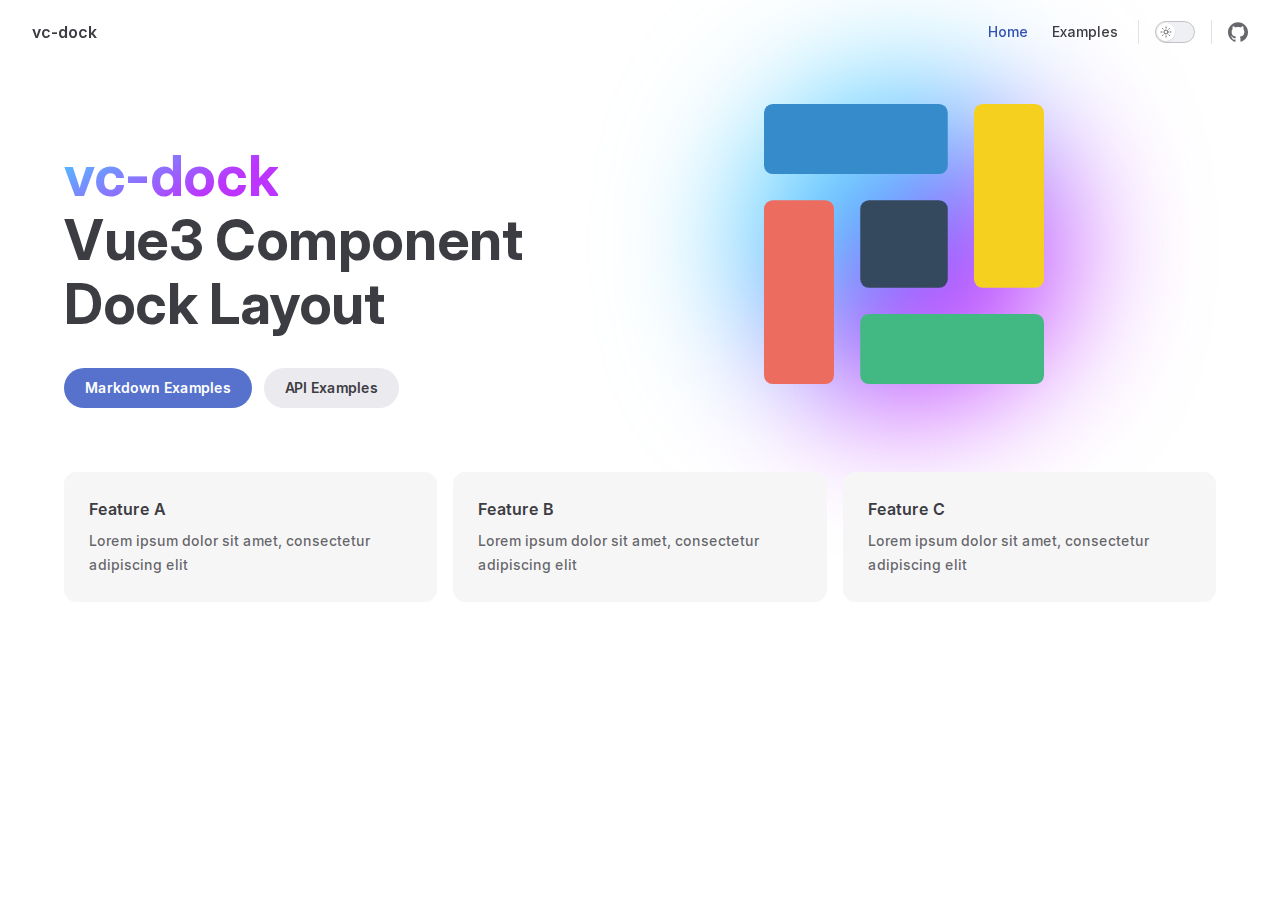
==== commit 0a55170d: "Update build artifact" ====
--- a/index.html
+++ b/index.html
@@ -13,14 +13,15 @@
     <link rel="preload" href="/assets/inter-roman-latin.Di8DUHzh.woff2" as="font" type="font/woff2" crossorigin="">
     <link rel="modulepreload" href="/assets/chunks/theme.CbTJpa8E.js">
     <link rel="modulepreload" href="/assets/chunks/framework.Bip4ku5S.js">
-    <link rel="modulepreload" href="/assets/index.md.BOgRgFtI.lean.js">
+    <link rel="modulepreload" href="/assets/index.md.DNawODzS.lean.js">
     <link rel="icon" type="image/svg+xml" href="/logo.svg">
     <script id="check-dark-mode">(()=>{const e=localStorage.getItem("vitepress-theme-appearance")||"auto",a=window.matchMedia("(prefers-color-scheme: dark)").matches;(!e||e==="auto"?a:e==="dark")&&document.documentElement.classList.add("dark")})();</script>
     <script id="check-mac-os">document.documentElement.classList.toggle("mac",/Mac|iPhone|iPod|iPad/i.test(navigator.platform));</script>
   </head>
   <body>
-    <div id="app"><div class="Layout" data-v-c9aa8729><!--[--><!--]--><!--[--><span tabindex="-1" data-v-98e9829d></span><a href="#VPContent" class="VPSkipLink visually-hidden" data-v-98e9829d> Skip to content </a><!--]--><!----><header class="VPNav" data-v-c9aa8729 data-v-b21c5f87><div class="VPNavBar" data-v-b21c5f87 data-v-f86e7b68><div class="wrapper" data-v-f86e7b68><div class="container" data-v-f86e7b68><div class="title" data-v-f86e7b68><div class="VPNavBarTitle" data-v-f86e7b68 data-v-462ab3f3><a class="title" href="/" data-v-462ab3f3><!--[--><!--]--><!----><span data-v-462ab3f3>vc-dock</span><!--[--><!--]--></a></div></div><div class="content" data-v-f86e7b68><div class="content-body" data-v-f86e7b68><!--[--><!--]--><div class="VPNavBarSearch search" data-v-f86e7b68><!----></div><nav aria-labelledby="main-nav-aria-label" class="VPNavBarMenu menu" data-v-f86e7b68 data-v-388c6e2f><span id="main-nav-aria-label" class="visually-hidden" data-v-388c6e2f> Main Navigation </span><!--[--><!--[--><a class="VPLink link VPNavBarMenuLink active" href="/" tabindex="0" data-v-388c6e2f data-v-f7fe4757><!--[--><span data-v-f7fe4757>Home</span><!--]--></a><!--]--><!--[--><a class="VPLink link VPNavBarMenuLink" href="/markdown-examples.html" tabindex="0" data-v-388c6e2f data-v-f7fe4757><!--[--><span data-v-f7fe4757>Examples</span><!--]--></a><!--]--><!--]--></nav><!----><div class="VPNavBarAppearance appearance" data-v-f86e7b68 data-v-8ce7e06c><button class="VPSwitch VPSwitchAppearance" type="button" role="switch" title aria-checked="false" data-v-8ce7e06c data-v-39523582 data-v-a3ff2583><span class="check" data-v-a3ff2583><span class="icon" data-v-a3ff2583><!--[--><span class="vpi-sun sun" data-v-39523582></span><span class="vpi-moon moon" data-v-39523582></span><!--]--></span></span></button></div><div class="VPSocialLinks VPNavBarSocialLinks social-links" data-v-f86e7b68 data-v-710c7cb0 data-v-18f4b610><!--[--><a class="VPSocialLink no-icon" href="https://github.com/vuejs/vitepress" aria-label="github" target="_blank" rel="noopener" data-v-18f4b610 data-v-0f13103a><span class="vpi-social-github"></span></a><!--]--></div><div class="VPFlyout VPNavBarExtra extra" data-v-f86e7b68 data-v-be0a40dd data-v-157de742><button type="button" class="button" aria-haspopup="true" aria-expanded="false" aria-label="extra navigation" data-v-157de742><span class="vpi-more-horizontal icon" data-v-157de742></span></button><div class="menu" data-v-157de742><div class="VPMenu" data-v-157de742 data-v-37ee110d><!----><!--[--><!--[--><!----><div class="group" data-v-be0a40dd><div class="item appearance" data-v-be0a40dd><p class="label" data-v-be0a40dd>Appearance</p><div class="appearance-action" data-v-be0a40dd><button class="VPSwitch VPSwitchAppearance" type="button" role="switch" title aria-checked="false" data-v-be0a40dd data-v-39523582 data-v-a3ff2583><span class="check" data-v-a3ff2583><span class="icon" data-v-a3ff2583><!--[--><span class="vpi-sun sun" data-v-39523582></span><span class="vpi-moon moon" data-v-39523582></span><!--]--></span></span></button></div></div></div><div class="group" data-v-be0a40dd><div class="item social-links" data-v-be0a40dd><div class="VPSocialLinks social-links-list" data-v-be0a40dd data-v-18f4b610><!--[--><a class="VPSocialLink no-icon" href="https://github.com/vuejs/vitepress" aria-label="github" target="_blank" rel="noopener" data-v-18f4b610 data-v-0f13103a><span class="vpi-social-github"></span></a><!--]--></div></div></div><!--]--><!--]--></div></div></div><!--[--><!--]--><button type="button" class="VPNavBarHamburger hamburger" aria-label="mobile navigation" aria-expanded="false" aria-controls="VPNavScreen" data-v-f86e7b68 data-v-333c9b0c><span class="container" data-v-333c9b0c><span class="top" data-v-333c9b0c></span><span class="middle" data-v-333c9b0c></span><span class="bottom" data-v-333c9b0c></span></span></button></div></div></div></div><div class="divider" data-v-f86e7b68><div class="divider-line" data-v-f86e7b68></div></div></div><!----></header><!----><!----><div class="VPContent is-home" id="VPContent" data-v-c9aa8729 data-v-0f168afe><div class="VPHome" data-v-0f168afe data-v-86690daf><!--[--><!--]--><div class="VPHero has-image VPHomeHero" data-v-86690daf data-v-968af39d><div class="container" data-v-968af39d><div class="main" data-v-968af39d><!--[--><!--]--><!--[--><h1 class="name" data-v-968af39d><span class="clip" data-v-968af39d>vc-dock</span></h1><p class="text" data-v-968af39d>Dock Layout for Vue 3 Component</p><!----><!--]--><!--[--><!--]--><div class="actions" data-v-968af39d><!--[--><div class="action" data-v-968af39d><a class="VPButton medium brand" href="/markdown-examples.html" data-v-968af39d data-v-75c83a15>Markdown Examples</a></div><div class="action" data-v-968af39d><a class="VPButton medium alt" href="/api-examples.html" data-v-968af39d data-v-75c83a15>API Examples</a></div><!--]--></div><!--[--><!--]--></div><div class="image" data-v-968af39d><div class="image-container" data-v-968af39d><div class="image-bg" data-v-968af39d></div><!--[--><!--[--><img class="VPImage image-src" src="/logo.svg" alt="vc-dock" data-v-d1cb35e9><!--]--><!--]--></div></div></div></div><!--[--><!--]--><!--[--><!--]--><div class="VPFeatures VPHomeFeatures" data-v-86690daf data-v-fb76f359><div class="container" data-v-fb76f359><div class="items" data-v-fb76f359><!--[--><div class="grid-3 item" data-v-fb76f359><div class="VPLink no-icon VPFeature" data-v-fb76f359 data-v-98373118><!--[--><article class="box" data-v-98373118><!----><h2 class="title" data-v-98373118>Feature A</h2><p class="details" data-v-98373118>Lorem ipsum dolor sit amet, consectetur adipiscing elit</p><!----></article><!--]--></div></div><div class="grid-3 item" data-v-fb76f359><div class="VPLink no-icon VPFeature" data-v-fb76f359 data-v-98373118><!--[--><article class="box" data-v-98373118><!----><h2 class="title" data-v-98373118>Feature B</h2><p class="details" data-v-98373118>Lorem ipsum dolor sit amet, consectetur adipiscing elit</p><!----></article><!--]--></div></div><div class="grid-3 item" data-v-fb76f359><div class="VPLink no-icon VPFeature" data-v-fb76f359 data-v-98373118><!--[--><article class="box" data-v-98373118><!----><h2 class="title" data-v-98373118>Feature C</h2><p class="details" data-v-98373118>Lorem ipsum dolor sit amet, consectetur adipiscing elit</p><!----></article><!--]--></div></div><!--]--></div></div></div><!--[--><!--]--><div class="vp-doc container" style="" data-v-86690daf data-v-14e7196e><!--[--><div style="position:relative;" data-v-86690daf><div></div></div><!--]--></div></div></div><!----><!--[--><!--]--></div></div>
-    <script>window.__VP_HASH_MAP__=JSON.parse("{\"api-examples.md\":\"CY61CSb2\",\"index.md\":\"BOgRgFtI\",\"markdown-examples.md\":\"B8FakprR\"}");window.__VP_SITE_DATA__=JSON.parse("{\"lang\":\"en-US\",\"dir\":\"ltr\",\"title\":\"vc-dock\",\"description\":\"Dock Layout for Vue 3 Component\",\"base\":\"/\",\"head\":[],\"router\":{\"prefetchLinks\":true},\"appearance\":true,\"themeConfig\":{\"nav\":[{\"text\":\"Home\",\"link\":\"/\"},{\"text\":\"Examples\",\"link\":\"/markdown-examples\"}],\"sidebar\":[{\"text\":\"Examples\",\"items\":[{\"text\":\"Markdown Examples\",\"link\":\"/markdown-examples\"},{\"text\":\"Runtime API Examples\",\"link\":\"/api-examples\"}]}],\"socialLinks\":[{\"icon\":\"github\",\"link\":\"https://github.com/vuejs/vitepress\"}]},\"locales\":{},\"scrollOffset\":134,\"cleanUrls\":false}");</script>
+    <div id="app"><div class="Layout" data-v-c9aa8729><!--[--><!--]--><!--[--><span tabindex="-1" data-v-98e9829d></span><a href="#VPContent" class="VPSkipLink visually-hidden" data-v-98e9829d> Skip to content </a><!--]--><!----><header class="VPNav" data-v-c9aa8729 data-v-b21c5f87><div class="VPNavBar" data-v-b21c5f87 data-v-f86e7b68><div class="wrapper" data-v-f86e7b68><div class="container" data-v-f86e7b68><div class="title" data-v-f86e7b68><div class="VPNavBarTitle" data-v-f86e7b68 data-v-462ab3f3><a class="title" href="/" data-v-462ab3f3><!--[--><!--]--><!----><span data-v-462ab3f3>vc-dock</span><!--[--><!--]--></a></div></div><div class="content" data-v-f86e7b68><div class="content-body" data-v-f86e7b68><!--[--><!--]--><div class="VPNavBarSearch search" data-v-f86e7b68><!----></div><nav aria-labelledby="main-nav-aria-label" class="VPNavBarMenu menu" data-v-f86e7b68 data-v-388c6e2f><span id="main-nav-aria-label" class="visually-hidden" data-v-388c6e2f> Main Navigation </span><!--[--><!--[--><a class="VPLink link VPNavBarMenuLink active" href="/" tabindex="0" data-v-388c6e2f data-v-f7fe4757><!--[--><span data-v-f7fe4757>Home</span><!--]--></a><!--]--><!--[--><a class="VPLink link VPNavBarMenuLink" href="/markdown-examples.html" tabindex="0" data-v-388c6e2f data-v-f7fe4757><!--[--><span data-v-f7fe4757>Examples</span><!--]--></a><!--]--><!--]--></nav><!----><div class="VPNavBarAppearance appearance" data-v-f86e7b68 data-v-8ce7e06c><button class="VPSwitch VPSwitchAppearance" type="button" role="switch" title aria-checked="false" data-v-8ce7e06c data-v-39523582 data-v-a3ff2583><span class="check" data-v-a3ff2583><span class="icon" data-v-a3ff2583><!--[--><span class="vpi-sun sun" data-v-39523582></span><span class="vpi-moon moon" data-v-39523582></span><!--]--></span></span></button></div><div class="VPSocialLinks VPNavBarSocialLinks social-links" data-v-f86e7b68 data-v-710c7cb0 data-v-18f4b610><!--[--><a class="VPSocialLink no-icon" href="https://github.com/vuejs/vitepress" aria-label="github" target="_blank" rel="noopener" data-v-18f4b610 data-v-0f13103a><span class="vpi-social-github"></span></a><!--]--></div><div class="VPFlyout VPNavBarExtra extra" data-v-f86e7b68 data-v-be0a40dd data-v-157de742><button type="button" class="button" aria-haspopup="true" aria-expanded="false" aria-label="extra navigation" data-v-157de742><span class="vpi-more-horizontal icon" data-v-157de742></span></button><div class="menu" data-v-157de742><div class="VPMenu" data-v-157de742 data-v-37ee110d><!----><!--[--><!--[--><!----><div class="group" data-v-be0a40dd><div class="item appearance" data-v-be0a40dd><p class="label" data-v-be0a40dd>Appearance</p><div class="appearance-action" data-v-be0a40dd><button class="VPSwitch VPSwitchAppearance" type="button" role="switch" title aria-checked="false" data-v-be0a40dd data-v-39523582 data-v-a3ff2583><span class="check" data-v-a3ff2583><span class="icon" data-v-a3ff2583><!--[--><span class="vpi-sun sun" data-v-39523582></span><span class="vpi-moon moon" data-v-39523582></span><!--]--></span></span></button></div></div></div><div class="group" data-v-be0a40dd><div class="item social-links" data-v-be0a40dd><div class="VPSocialLinks social-links-list" data-v-be0a40dd data-v-18f4b610><!--[--><a class="VPSocialLink no-icon" href="https://github.com/vuejs/vitepress" aria-label="github" target="_blank" rel="noopener" data-v-18f4b610 data-v-0f13103a><span class="vpi-social-github"></span></a><!--]--></div></div></div><!--]--><!--]--></div></div></div><!--[--><!--]--><button type="button" class="VPNavBarHamburger hamburger" aria-label="mobile navigation" aria-expanded="false" aria-controls="VPNavScreen" data-v-f86e7b68 data-v-333c9b0c><span class="container" data-v-333c9b0c><span class="top" data-v-333c9b0c></span><span class="middle" data-v-333c9b0c></span><span class="bottom" data-v-333c9b0c></span></span></button></div></div></div></div><div class="divider" data-v-f86e7b68><div class="divider-line" data-v-f86e7b68></div></div></div><!----></header><!----><!----><div class="VPContent is-home" id="VPContent" data-v-c9aa8729 data-v-0f168afe><div class="VPHome" data-v-0f168afe data-v-86690daf><!--[--><!--]--><div class="VPHero has-image VPHomeHero" data-v-86690daf data-v-968af39d><div class="container" data-v-968af39d><div class="main" data-v-968af39d><!--[--><!--]--><!--[--><h1 class="name" data-v-968af39d><span class="clip" data-v-968af39d>vc-dock</span></h1><p class="text" data-v-968af39d>Vue3 Component
+Dock Layout</p><!----><!--]--><!--[--><!--]--><div class="actions" data-v-968af39d><!--[--><div class="action" data-v-968af39d><a class="VPButton medium brand" href="/markdown-examples.html" data-v-968af39d data-v-75c83a15>Markdown Examples</a></div><div class="action" data-v-968af39d><a class="VPButton medium alt" href="/api-examples.html" data-v-968af39d data-v-75c83a15>API Examples</a></div><!--]--></div><!--[--><!--]--></div><div class="image" data-v-968af39d><div class="image-container" data-v-968af39d><div class="image-bg" data-v-968af39d></div><!--[--><!--[--><img class="VPImage image-src" src="/logo.svg" alt="vc-dock" data-v-d1cb35e9><!--]--><!--]--></div></div></div></div><!--[--><!--]--><!--[--><!--]--><div class="VPFeatures VPHomeFeatures" data-v-86690daf data-v-fb76f359><div class="container" data-v-fb76f359><div class="items" data-v-fb76f359><!--[--><div class="grid-3 item" data-v-fb76f359><div class="VPLink no-icon VPFeature" data-v-fb76f359 data-v-98373118><!--[--><article class="box" data-v-98373118><!----><h2 class="title" data-v-98373118>Feature A</h2><p class="details" data-v-98373118>Lorem ipsum dolor sit amet, consectetur adipiscing elit</p><!----></article><!--]--></div></div><div class="grid-3 item" data-v-fb76f359><div class="VPLink no-icon VPFeature" data-v-fb76f359 data-v-98373118><!--[--><article class="box" data-v-98373118><!----><h2 class="title" data-v-98373118>Feature B</h2><p class="details" data-v-98373118>Lorem ipsum dolor sit amet, consectetur adipiscing elit</p><!----></article><!--]--></div></div><div class="grid-3 item" data-v-fb76f359><div class="VPLink no-icon VPFeature" data-v-fb76f359 data-v-98373118><!--[--><article class="box" data-v-98373118><!----><h2 class="title" data-v-98373118>Feature C</h2><p class="details" data-v-98373118>Lorem ipsum dolor sit amet, consectetur adipiscing elit</p><!----></article><!--]--></div></div><!--]--></div></div></div><!--[--><!--]--><div class="vp-doc container" style="" data-v-86690daf data-v-14e7196e><!--[--><div style="position:relative;" data-v-86690daf><div></div></div><!--]--></div></div></div><!----><!--[--><!--]--></div></div>
+    <script>window.__VP_HASH_MAP__=JSON.parse("{\"api-examples.md\":\"CY61CSb2\",\"index.md\":\"DNawODzS\",\"markdown-examples.md\":\"B8FakprR\"}");window.__VP_SITE_DATA__=JSON.parse("{\"lang\":\"en-US\",\"dir\":\"ltr\",\"title\":\"vc-dock\",\"description\":\"Dock Layout for Vue 3 Component\",\"base\":\"/\",\"head\":[],\"router\":{\"prefetchLinks\":true},\"appearance\":true,\"themeConfig\":{\"nav\":[{\"text\":\"Home\",\"link\":\"/\"},{\"text\":\"Examples\",\"link\":\"/markdown-examples\"}],\"sidebar\":[{\"text\":\"Examples\",\"items\":[{\"text\":\"Markdown Examples\",\"link\":\"/markdown-examples\"},{\"text\":\"Runtime API Examples\",\"link\":\"/api-examples\"}]}],\"socialLinks\":[{\"icon\":\"github\",\"link\":\"https://github.com/vuejs/vitepress\"}]},\"locales\":{},\"scrollOffset\":134,\"cleanUrls\":false}");</script>
     
   </body>
 </html>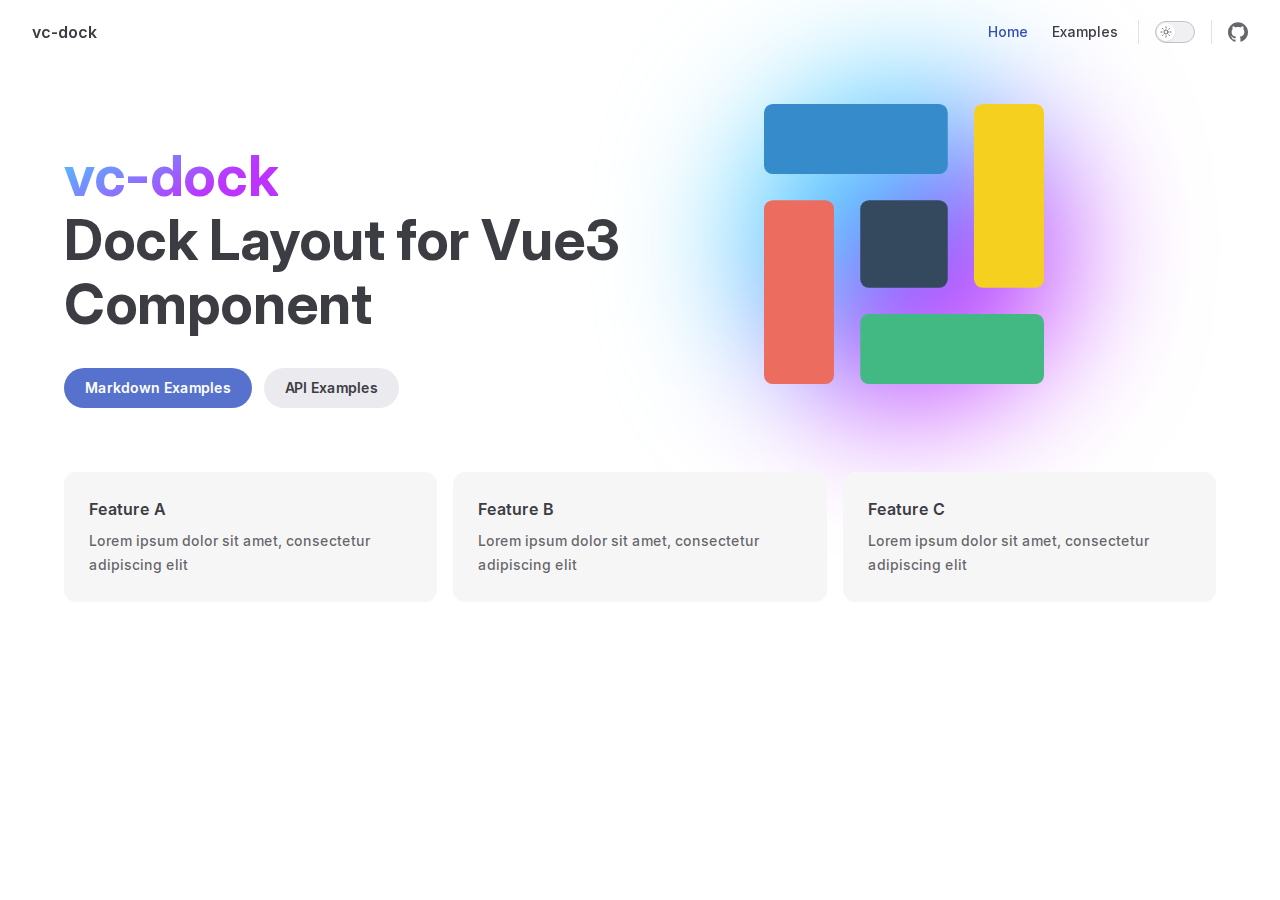
==== commit 0170a1d9: "Update build artifact" ====
--- a/index.html
+++ b/index.html
@@ -13,15 +13,14 @@
     <link rel="preload" href="/assets/inter-roman-latin.Di8DUHzh.woff2" as="font" type="font/woff2" crossorigin="">
     <link rel="modulepreload" href="/assets/chunks/theme.CbTJpa8E.js">
     <link rel="modulepreload" href="/assets/chunks/framework.Bip4ku5S.js">
-    <link rel="modulepreload" href="/assets/index.md.DNawODzS.lean.js">
+    <link rel="modulepreload" href="/assets/index.md.DOy_GvKu.lean.js">
     <link rel="icon" type="image/svg+xml" href="/logo.svg">
     <script id="check-dark-mode">(()=>{const e=localStorage.getItem("vitepress-theme-appearance")||"auto",a=window.matchMedia("(prefers-color-scheme: dark)").matches;(!e||e==="auto"?a:e==="dark")&&document.documentElement.classList.add("dark")})();</script>
     <script id="check-mac-os">document.documentElement.classList.toggle("mac",/Mac|iPhone|iPod|iPad/i.test(navigator.platform));</script>
   </head>
   <body>
-    <div id="app"><div class="Layout" data-v-c9aa8729><!--[--><!--]--><!--[--><span tabindex="-1" data-v-98e9829d></span><a href="#VPContent" class="VPSkipLink visually-hidden" data-v-98e9829d> Skip to content </a><!--]--><!----><header class="VPNav" data-v-c9aa8729 data-v-b21c5f87><div class="VPNavBar" data-v-b21c5f87 data-v-f86e7b68><div class="wrapper" data-v-f86e7b68><div class="container" data-v-f86e7b68><div class="title" data-v-f86e7b68><div class="VPNavBarTitle" data-v-f86e7b68 data-v-462ab3f3><a class="title" href="/" data-v-462ab3f3><!--[--><!--]--><!----><span data-v-462ab3f3>vc-dock</span><!--[--><!--]--></a></div></div><div class="content" data-v-f86e7b68><div class="content-body" data-v-f86e7b68><!--[--><!--]--><div class="VPNavBarSearch search" data-v-f86e7b68><!----></div><nav aria-labelledby="main-nav-aria-label" class="VPNavBarMenu menu" data-v-f86e7b68 data-v-388c6e2f><span id="main-nav-aria-label" class="visually-hidden" data-v-388c6e2f> Main Navigation </span><!--[--><!--[--><a class="VPLink link VPNavBarMenuLink active" href="/" tabindex="0" data-v-388c6e2f data-v-f7fe4757><!--[--><span data-v-f7fe4757>Home</span><!--]--></a><!--]--><!--[--><a class="VPLink link VPNavBarMenuLink" href="/markdown-examples.html" tabindex="0" data-v-388c6e2f data-v-f7fe4757><!--[--><span data-v-f7fe4757>Examples</span><!--]--></a><!--]--><!--]--></nav><!----><div class="VPNavBarAppearance appearance" data-v-f86e7b68 data-v-8ce7e06c><button class="VPSwitch VPSwitchAppearance" type="button" role="switch" title aria-checked="false" data-v-8ce7e06c data-v-39523582 data-v-a3ff2583><span class="check" data-v-a3ff2583><span class="icon" data-v-a3ff2583><!--[--><span class="vpi-sun sun" data-v-39523582></span><span class="vpi-moon moon" data-v-39523582></span><!--]--></span></span></button></div><div class="VPSocialLinks VPNavBarSocialLinks social-links" data-v-f86e7b68 data-v-710c7cb0 data-v-18f4b610><!--[--><a class="VPSocialLink no-icon" href="https://github.com/vuejs/vitepress" aria-label="github" target="_blank" rel="noopener" data-v-18f4b610 data-v-0f13103a><span class="vpi-social-github"></span></a><!--]--></div><div class="VPFlyout VPNavBarExtra extra" data-v-f86e7b68 data-v-be0a40dd data-v-157de742><button type="button" class="button" aria-haspopup="true" aria-expanded="false" aria-label="extra navigation" data-v-157de742><span class="vpi-more-horizontal icon" data-v-157de742></span></button><div class="menu" data-v-157de742><div class="VPMenu" data-v-157de742 data-v-37ee110d><!----><!--[--><!--[--><!----><div class="group" data-v-be0a40dd><div class="item appearance" data-v-be0a40dd><p class="label" data-v-be0a40dd>Appearance</p><div class="appearance-action" data-v-be0a40dd><button class="VPSwitch VPSwitchAppearance" type="button" role="switch" title aria-checked="false" data-v-be0a40dd data-v-39523582 data-v-a3ff2583><span class="check" data-v-a3ff2583><span class="icon" data-v-a3ff2583><!--[--><span class="vpi-sun sun" data-v-39523582></span><span class="vpi-moon moon" data-v-39523582></span><!--]--></span></span></button></div></div></div><div class="group" data-v-be0a40dd><div class="item social-links" data-v-be0a40dd><div class="VPSocialLinks social-links-list" data-v-be0a40dd data-v-18f4b610><!--[--><a class="VPSocialLink no-icon" href="https://github.com/vuejs/vitepress" aria-label="github" target="_blank" rel="noopener" data-v-18f4b610 data-v-0f13103a><span class="vpi-social-github"></span></a><!--]--></div></div></div><!--]--><!--]--></div></div></div><!--[--><!--]--><button type="button" class="VPNavBarHamburger hamburger" aria-label="mobile navigation" aria-expanded="false" aria-controls="VPNavScreen" data-v-f86e7b68 data-v-333c9b0c><span class="container" data-v-333c9b0c><span class="top" data-v-333c9b0c></span><span class="middle" data-v-333c9b0c></span><span class="bottom" data-v-333c9b0c></span></span></button></div></div></div></div><div class="divider" data-v-f86e7b68><div class="divider-line" data-v-f86e7b68></div></div></div><!----></header><!----><!----><div class="VPContent is-home" id="VPContent" data-v-c9aa8729 data-v-0f168afe><div class="VPHome" data-v-0f168afe data-v-86690daf><!--[--><!--]--><div class="VPHero has-image VPHomeHero" data-v-86690daf data-v-968af39d><div class="container" data-v-968af39d><div class="main" data-v-968af39d><!--[--><!--]--><!--[--><h1 class="name" data-v-968af39d><span class="clip" data-v-968af39d>vc-dock</span></h1><p class="text" data-v-968af39d>Vue3 Component
-Dock Layout</p><!----><!--]--><!--[--><!--]--><div class="actions" data-v-968af39d><!--[--><div class="action" data-v-968af39d><a class="VPButton medium brand" href="/markdown-examples.html" data-v-968af39d data-v-75c83a15>Markdown Examples</a></div><div class="action" data-v-968af39d><a class="VPButton medium alt" href="/api-examples.html" data-v-968af39d data-v-75c83a15>API Examples</a></div><!--]--></div><!--[--><!--]--></div><div class="image" data-v-968af39d><div class="image-container" data-v-968af39d><div class="image-bg" data-v-968af39d></div><!--[--><!--[--><img class="VPImage image-src" src="/logo.svg" alt="vc-dock" data-v-d1cb35e9><!--]--><!--]--></div></div></div></div><!--[--><!--]--><!--[--><!--]--><div class="VPFeatures VPHomeFeatures" data-v-86690daf data-v-fb76f359><div class="container" data-v-fb76f359><div class="items" data-v-fb76f359><!--[--><div class="grid-3 item" data-v-fb76f359><div class="VPLink no-icon VPFeature" data-v-fb76f359 data-v-98373118><!--[--><article class="box" data-v-98373118><!----><h2 class="title" data-v-98373118>Feature A</h2><p class="details" data-v-98373118>Lorem ipsum dolor sit amet, consectetur adipiscing elit</p><!----></article><!--]--></div></div><div class="grid-3 item" data-v-fb76f359><div class="VPLink no-icon VPFeature" data-v-fb76f359 data-v-98373118><!--[--><article class="box" data-v-98373118><!----><h2 class="title" data-v-98373118>Feature B</h2><p class="details" data-v-98373118>Lorem ipsum dolor sit amet, consectetur adipiscing elit</p><!----></article><!--]--></div></div><div class="grid-3 item" data-v-fb76f359><div class="VPLink no-icon VPFeature" data-v-fb76f359 data-v-98373118><!--[--><article class="box" data-v-98373118><!----><h2 class="title" data-v-98373118>Feature C</h2><p class="details" data-v-98373118>Lorem ipsum dolor sit amet, consectetur adipiscing elit</p><!----></article><!--]--></div></div><!--]--></div></div></div><!--[--><!--]--><div class="vp-doc container" style="" data-v-86690daf data-v-14e7196e><!--[--><div style="position:relative;" data-v-86690daf><div></div></div><!--]--></div></div></div><!----><!--[--><!--]--></div></div>
-    <script>window.__VP_HASH_MAP__=JSON.parse("{\"api-examples.md\":\"CY61CSb2\",\"index.md\":\"DNawODzS\",\"markdown-examples.md\":\"B8FakprR\"}");window.__VP_SITE_DATA__=JSON.parse("{\"lang\":\"en-US\",\"dir\":\"ltr\",\"title\":\"vc-dock\",\"description\":\"Dock Layout for Vue 3 Component\",\"base\":\"/\",\"head\":[],\"router\":{\"prefetchLinks\":true},\"appearance\":true,\"themeConfig\":{\"nav\":[{\"text\":\"Home\",\"link\":\"/\"},{\"text\":\"Examples\",\"link\":\"/markdown-examples\"}],\"sidebar\":[{\"text\":\"Examples\",\"items\":[{\"text\":\"Markdown Examples\",\"link\":\"/markdown-examples\"},{\"text\":\"Runtime API Examples\",\"link\":\"/api-examples\"}]}],\"socialLinks\":[{\"icon\":\"github\",\"link\":\"https://github.com/vuejs/vitepress\"}]},\"locales\":{},\"scrollOffset\":134,\"cleanUrls\":false}");</script>
+    <div id="app"><div class="Layout" data-v-c9aa8729><!--[--><!--]--><!--[--><span tabindex="-1" data-v-98e9829d></span><a href="#VPContent" class="VPSkipLink visually-hidden" data-v-98e9829d> Skip to content </a><!--]--><!----><header class="VPNav" data-v-c9aa8729 data-v-b21c5f87><div class="VPNavBar" data-v-b21c5f87 data-v-f86e7b68><div class="wrapper" data-v-f86e7b68><div class="container" data-v-f86e7b68><div class="title" data-v-f86e7b68><div class="VPNavBarTitle" data-v-f86e7b68 data-v-462ab3f3><a class="title" href="/" data-v-462ab3f3><!--[--><!--]--><!----><span data-v-462ab3f3>vc-dock</span><!--[--><!--]--></a></div></div><div class="content" data-v-f86e7b68><div class="content-body" data-v-f86e7b68><!--[--><!--]--><div class="VPNavBarSearch search" data-v-f86e7b68><!----></div><nav aria-labelledby="main-nav-aria-label" class="VPNavBarMenu menu" data-v-f86e7b68 data-v-388c6e2f><span id="main-nav-aria-label" class="visually-hidden" data-v-388c6e2f> Main Navigation </span><!--[--><!--[--><a class="VPLink link VPNavBarMenuLink active" href="/" tabindex="0" data-v-388c6e2f data-v-f7fe4757><!--[--><span data-v-f7fe4757>Home</span><!--]--></a><!--]--><!--[--><a class="VPLink link VPNavBarMenuLink" href="/markdown-examples.html" tabindex="0" data-v-388c6e2f data-v-f7fe4757><!--[--><span data-v-f7fe4757>Examples</span><!--]--></a><!--]--><!--]--></nav><!----><div class="VPNavBarAppearance appearance" data-v-f86e7b68 data-v-8ce7e06c><button class="VPSwitch VPSwitchAppearance" type="button" role="switch" title aria-checked="false" data-v-8ce7e06c data-v-39523582 data-v-a3ff2583><span class="check" data-v-a3ff2583><span class="icon" data-v-a3ff2583><!--[--><span class="vpi-sun sun" data-v-39523582></span><span class="vpi-moon moon" data-v-39523582></span><!--]--></span></span></button></div><div class="VPSocialLinks VPNavBarSocialLinks social-links" data-v-f86e7b68 data-v-710c7cb0 data-v-18f4b610><!--[--><a class="VPSocialLink no-icon" href="https://github.com/vuejs/vitepress" aria-label="github" target="_blank" rel="noopener" data-v-18f4b610 data-v-0f13103a><span class="vpi-social-github"></span></a><!--]--></div><div class="VPFlyout VPNavBarExtra extra" data-v-f86e7b68 data-v-be0a40dd data-v-157de742><button type="button" class="button" aria-haspopup="true" aria-expanded="false" aria-label="extra navigation" data-v-157de742><span class="vpi-more-horizontal icon" data-v-157de742></span></button><div class="menu" data-v-157de742><div class="VPMenu" data-v-157de742 data-v-37ee110d><!----><!--[--><!--[--><!----><div class="group" data-v-be0a40dd><div class="item appearance" data-v-be0a40dd><p class="label" data-v-be0a40dd>Appearance</p><div class="appearance-action" data-v-be0a40dd><button class="VPSwitch VPSwitchAppearance" type="button" role="switch" title aria-checked="false" data-v-be0a40dd data-v-39523582 data-v-a3ff2583><span class="check" data-v-a3ff2583><span class="icon" data-v-a3ff2583><!--[--><span class="vpi-sun sun" data-v-39523582></span><span class="vpi-moon moon" data-v-39523582></span><!--]--></span></span></button></div></div></div><div class="group" data-v-be0a40dd><div class="item social-links" data-v-be0a40dd><div class="VPSocialLinks social-links-list" data-v-be0a40dd data-v-18f4b610><!--[--><a class="VPSocialLink no-icon" href="https://github.com/vuejs/vitepress" aria-label="github" target="_blank" rel="noopener" data-v-18f4b610 data-v-0f13103a><span class="vpi-social-github"></span></a><!--]--></div></div></div><!--]--><!--]--></div></div></div><!--[--><!--]--><button type="button" class="VPNavBarHamburger hamburger" aria-label="mobile navigation" aria-expanded="false" aria-controls="VPNavScreen" data-v-f86e7b68 data-v-333c9b0c><span class="container" data-v-333c9b0c><span class="top" data-v-333c9b0c></span><span class="middle" data-v-333c9b0c></span><span class="bottom" data-v-333c9b0c></span></span></button></div></div></div></div><div class="divider" data-v-f86e7b68><div class="divider-line" data-v-f86e7b68></div></div></div><!----></header><!----><!----><div class="VPContent is-home" id="VPContent" data-v-c9aa8729 data-v-0f168afe><div class="VPHome" data-v-0f168afe data-v-86690daf><!--[--><!--]--><div class="VPHero has-image VPHomeHero" data-v-86690daf data-v-968af39d><div class="container" data-v-968af39d><div class="main" data-v-968af39d><!--[--><!--]--><!--[--><h1 class="name" data-v-968af39d><span class="clip" data-v-968af39d>vc-dock</span></h1><p class="text" data-v-968af39d>Dock Layout for Vue3 Component</p><!----><!--]--><!--[--><!--]--><div class="actions" data-v-968af39d><!--[--><div class="action" data-v-968af39d><a class="VPButton medium brand" href="/markdown-examples.html" data-v-968af39d data-v-75c83a15>Markdown Examples</a></div><div class="action" data-v-968af39d><a class="VPButton medium alt" href="/api-examples.html" data-v-968af39d data-v-75c83a15>API Examples</a></div><!--]--></div><!--[--><!--]--></div><div class="image" data-v-968af39d><div class="image-container" data-v-968af39d><div class="image-bg" data-v-968af39d></div><!--[--><!--[--><img class="VPImage image-src" src="/logo.svg" alt="vc-dock" data-v-d1cb35e9><!--]--><!--]--></div></div></div></div><!--[--><!--]--><!--[--><!--]--><div class="VPFeatures VPHomeFeatures" data-v-86690daf data-v-fb76f359><div class="container" data-v-fb76f359><div class="items" data-v-fb76f359><!--[--><div class="grid-3 item" data-v-fb76f359><div class="VPLink no-icon VPFeature" data-v-fb76f359 data-v-98373118><!--[--><article class="box" data-v-98373118><!----><h2 class="title" data-v-98373118>Feature A</h2><p class="details" data-v-98373118>Lorem ipsum dolor sit amet, consectetur adipiscing elit</p><!----></article><!--]--></div></div><div class="grid-3 item" data-v-fb76f359><div class="VPLink no-icon VPFeature" data-v-fb76f359 data-v-98373118><!--[--><article class="box" data-v-98373118><!----><h2 class="title" data-v-98373118>Feature B</h2><p class="details" data-v-98373118>Lorem ipsum dolor sit amet, consectetur adipiscing elit</p><!----></article><!--]--></div></div><div class="grid-3 item" data-v-fb76f359><div class="VPLink no-icon VPFeature" data-v-fb76f359 data-v-98373118><!--[--><article class="box" data-v-98373118><!----><h2 class="title" data-v-98373118>Feature C</h2><p class="details" data-v-98373118>Lorem ipsum dolor sit amet, consectetur adipiscing elit</p><!----></article><!--]--></div></div><!--]--></div></div></div><!--[--><!--]--><div class="vp-doc container" style="" data-v-86690daf data-v-14e7196e><!--[--><div style="position:relative;" data-v-86690daf><div></div></div><!--]--></div></div></div><!----><!--[--><!--]--></div></div>
+    <script>window.__VP_HASH_MAP__=JSON.parse("{\"api-examples.md\":\"CY61CSb2\",\"index.md\":\"DOy_GvKu\",\"markdown-examples.md\":\"B8FakprR\"}");window.__VP_SITE_DATA__=JSON.parse("{\"lang\":\"en-US\",\"dir\":\"ltr\",\"title\":\"vc-dock\",\"description\":\"Dock Layout for Vue 3 Component\",\"base\":\"/\",\"head\":[],\"router\":{\"prefetchLinks\":true},\"appearance\":true,\"themeConfig\":{\"nav\":[{\"text\":\"Home\",\"link\":\"/\"},{\"text\":\"Examples\",\"link\":\"/markdown-examples\"}],\"sidebar\":[{\"text\":\"Examples\",\"items\":[{\"text\":\"Markdown Examples\",\"link\":\"/markdown-examples\"},{\"text\":\"Runtime API Examples\",\"link\":\"/api-examples\"}]}],\"socialLinks\":[{\"icon\":\"github\",\"link\":\"https://github.com/vuejs/vitepress\"}]},\"locales\":{},\"scrollOffset\":134,\"cleanUrls\":false}");</script>
     
   </body>
 </html>